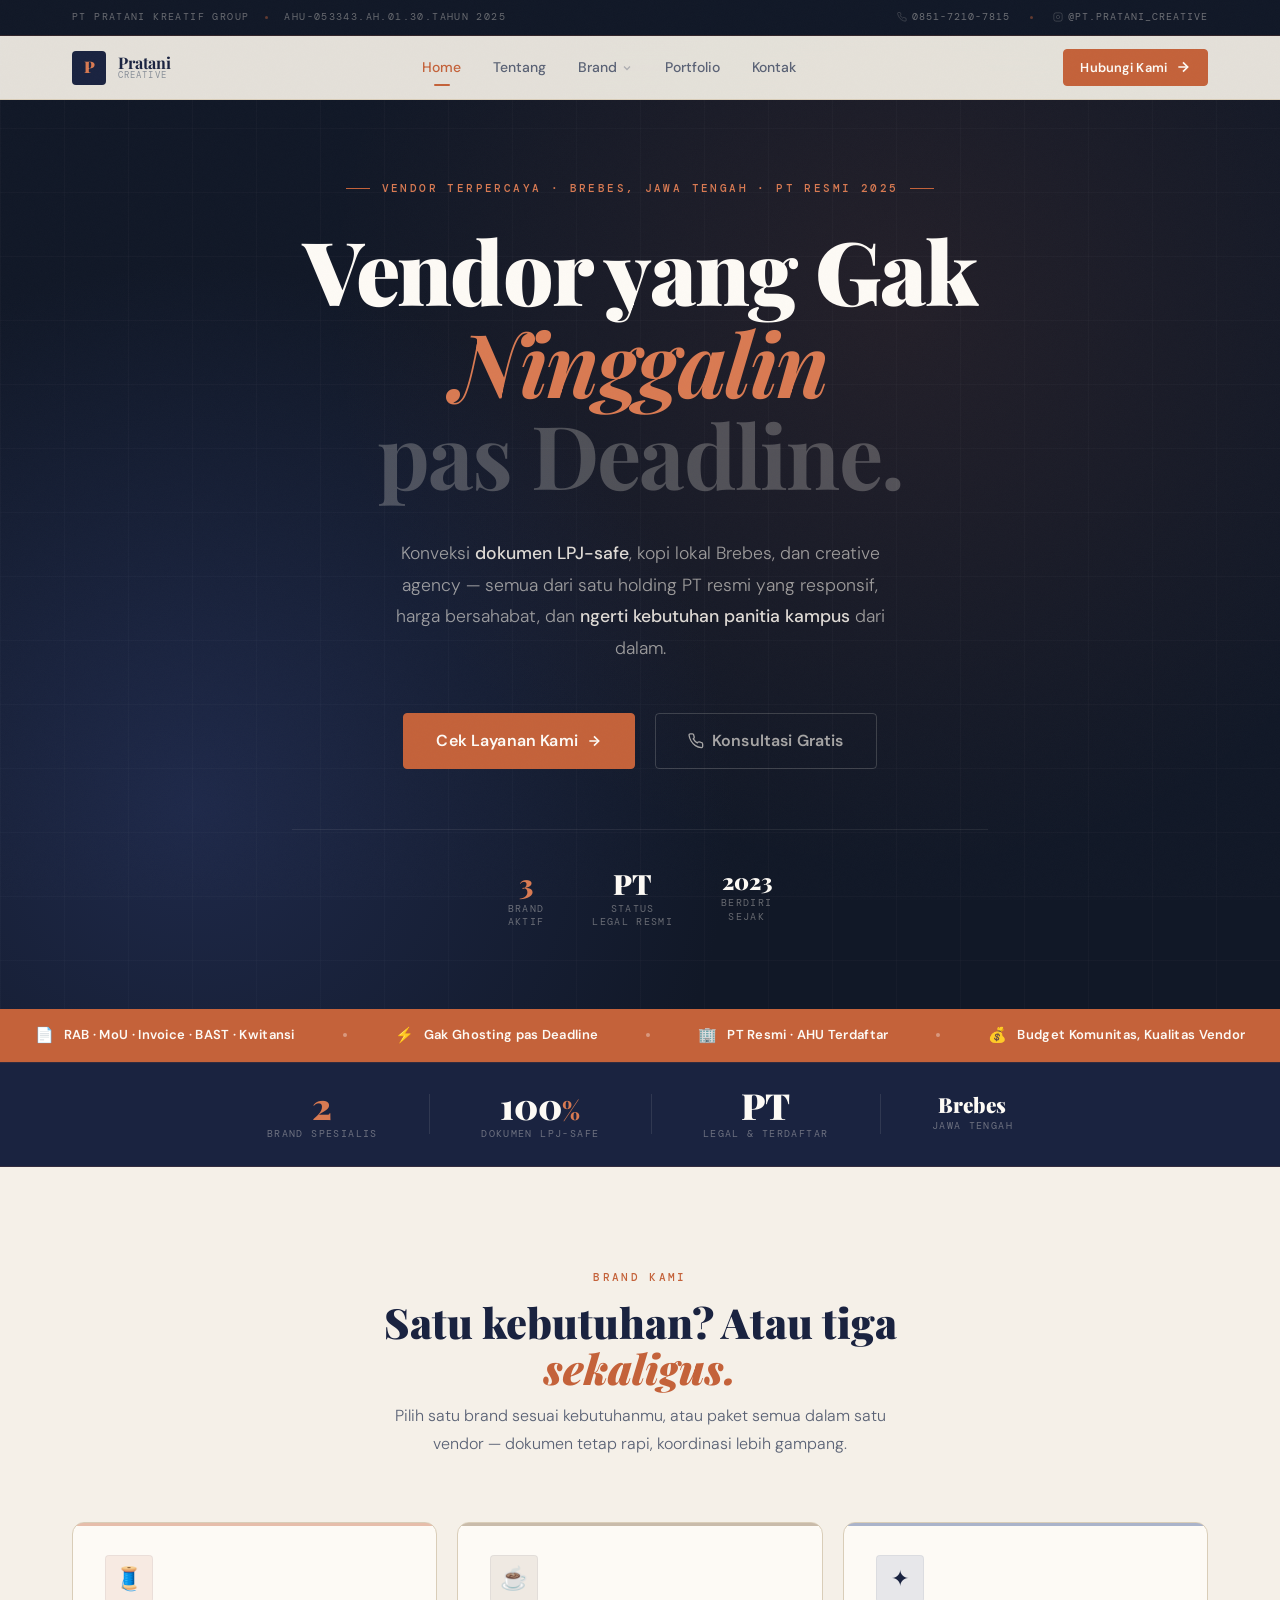
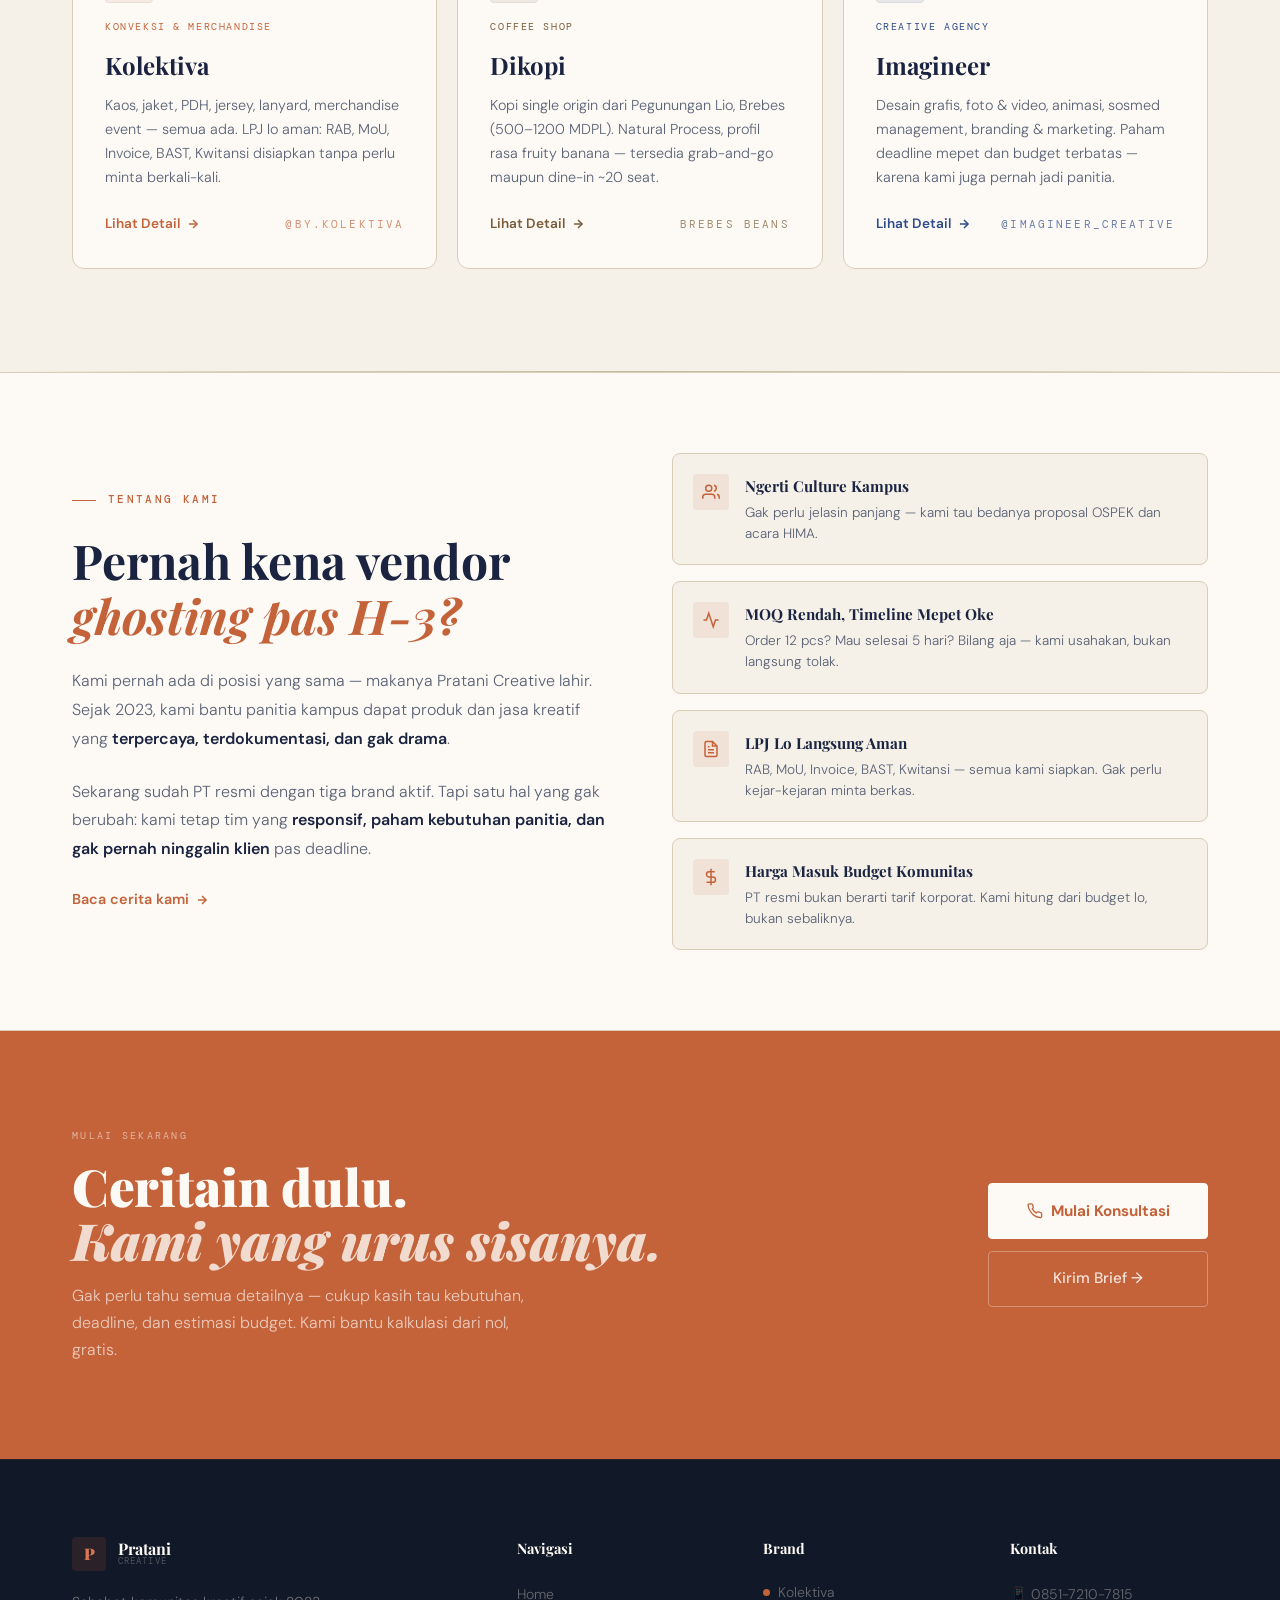
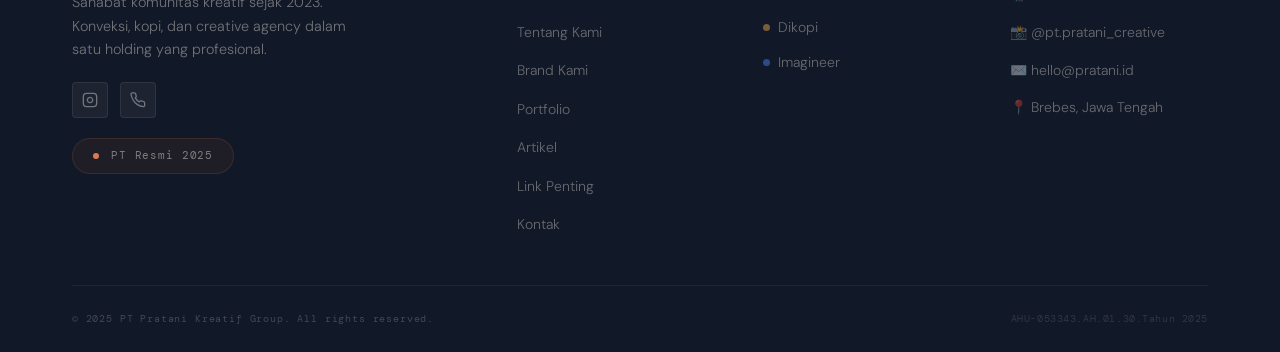
==== index.html @ 2deae66d "Initial commit" ====
﻿<!DOCTYPE html>
<html lang="id">
<head>
  <meta charset="UTF-8" />
  <meta name="viewport" content="width=device-width, initial-scale=1.0" />
  <meta name="description" content="PT Pratani Kreatif Group — Satu holding, tiga brand kreatif: Kolektiva, Dikopi, dan Imagineer. Sahabat komunitas kreatif sejak 2023." />
  <meta property="og:title" content="Pratani Creative — Sahabat Komunitas Kreatif" />
  <meta property="og:description" content="Konveksi, kopi, dan creative agency dalam satu atap. PT resmi, dokumen lengkap, harga bersahabat." />
  <meta property="og:type" content="website" />
  <title>Pratani Creative — Sahabat Komunitas Kreatif Sejak 2023</title>

  <link rel="preconnect" href="https://fonts.googleapis.com" />
  <link rel="preconnect" href="https://fonts.gstatic.com" crossorigin />
  <link href="https://fonts.googleapis.com/css2?family=Playfair+Display:ital,wght@0,700;0,900;1,700;1,900&family=DM+Sans:wght@300;400;500;600&family=DM+Mono:wght@400;500&display=swap" rel="stylesheet" />

  <link rel="stylesheet" href="assets/css/style.css" />
  <link rel="stylesheet" href="assets/css/pages/home.css" />

</head>

<body>

  <div class="bg-glow-layer" aria-hidden="true"></div>

  <!-- TOPBAR -->
  <div class="topbar" role="banner">
    <div class="topbar__inner">
      <div class="topbar__left">
        <span class="topbar__tag">PT Pratani Kreatif Group</span>
        <span class="topbar__dot" aria-hidden="true"></span>
        <span class="topbar__tag">AHU-053343.AH.01.30.Tahun 2025</span>
      </div>
      <div class="topbar__right">
        <a href="https://wa.me/6285172107815" class="topbar__link" target="_blank" rel="noopener">
          <svg xmlns="http://www.w3.org/2000/svg" viewBox="0 0 24 24" fill="none" stroke="currentColor" stroke-width="2" aria-hidden="true"><path d="M22 16.92v3a2 2 0 0 1-2.18 2 19.79 19.79 0 0 1-8.63-3.07A19.5 19.5 0 0 1 4.69 12 19.79 19.79 0 0 1 1.58 3.42 2 2 0 0 1 3.55 1.22h3a2 2 0 0 1 2 1.72c.127.96.361 1.903.7 2.81a2 2 0 0 1-.45 2.11L7.91 8.73a16 16 0 0 0 6 6l.88-.88a2 2 0 0 1 2.11-.45c.907.339 1.85.573 2.81.7A2 2 0 0 1 21.73 16z"/></svg>
          0851-7210-7815
        </a>
        <span class="topbar__dot" aria-hidden="true"></span>
        <a href="https://instagram.com/pt.pratani_creative" class="topbar__link" target="_blank" rel="noopener">
          <svg xmlns="http://www.w3.org/2000/svg" viewBox="0 0 24 24" fill="none" stroke="currentColor" stroke-width="2" aria-hidden="true"><rect x="2" y="2" width="20" height="20" rx="5" ry="5"/><path d="M16 11.37A4 4 0 1 1 12.63 8 4 4 0 0 1 16 11.37z"/><line x1="17.5" y1="6.5" x2="17.51" y2="6.5"/></svg>
          @pt.pratani_creative
        </a>
      </div>
    </div>
  </div>

  <!-- NAVBAR -->
  <nav class="navbar" aria-label="Navigasi utama">
    <div class="navbar__inner">
      <a href="/" class="navbar__logo" aria-label="Pratani Creative — Beranda">
        <div class="navbar__logo-mark" aria-hidden="true">P</div>
        <div class="navbar__logo-text">
          <span class="navbar__logo-name">Pratani</span>
          <span class="navbar__logo-sub">Creative</span>
        </div>
      </a>

      <ul class="navbar__nav" role="list">
        <li><a href="index.html" class="navbar__link active">Home</a></li>
        <li><a href="tentang.html" class="navbar__link">Tentang</a></li>
        <li class="navbar__dropdown">
          <a href="brand/kolektiva.html" class="navbar__link navbar__dropdown-toggle">
            Brand
            <svg xmlns="http://www.w3.org/2000/svg" viewBox="0 0 24 24" fill="none" stroke="currentColor" stroke-width="2.5" aria-hidden="true"><polyline points="6 9 12 15 18 9"/></svg>
          </a>
          <div class="navbar__dropdown-menu" role="menu">
            <a href="brand/kolektiva.html" class="navbar__dropdown-item" role="menuitem">
              <span class="navbar__dropdown-dot" style="background: var(--kolektiva);" aria-hidden="true"></span>
              Kolektiva
            </a>
            <a href="brand/dikopi.html" class="navbar__dropdown-item" role="menuitem">
              <span class="navbar__dropdown-dot" style="background: var(--dikopi);" aria-hidden="true"></span>
              Dikopi
            </a>
            <a href="brand/imagineer.html" class="navbar__dropdown-item" role="menuitem">
              <span class="navbar__dropdown-dot" style="background: var(--imagineer);" aria-hidden="true"></span>
              Imagineer
            </a>
          </div>
        </li>
        <li><a href="portfolio.html" class="navbar__link">Portfolio</a></li>
        <li><a href="kontak.html" class="navbar__link">Kontak</a></li>
      </ul>

      <a href="kontak.html" class="btn btn-primary btn-sm navbar__cta">
        Hubungi Kami
        <svg class="arrow" xmlns="http://www.w3.org/2000/svg" viewBox="0 0 24 24" fill="none" stroke="currentColor" stroke-width="2.5" aria-hidden="true"><line x1="5" y1="12" x2="19" y2="12"/><polyline points="12 5 19 12 12 19"/></svg>
      </a>

      <button class="navbar__hamburger" aria-label="Buka menu" aria-expanded="false" aria-controls="mobile-menu">
        <span></span><span></span><span></span>
      </button>
    </div>
  </nav>

  <!-- Mobile Menu -->
  <nav class="navbar__mobile-menu" id="mobile-menu" aria-label="Menu mobile">
    <a href="index.html" class="navbar__mobile-link active">Home</a>
    <a href="tentang.html" class="navbar__mobile-link">Tentang</a>
    <a href="brand/kolektiva.html" class="navbar__mobile-link">Brand</a>
    <a href="portfolio.html" class="navbar__mobile-link">Portfolio</a>
    <a href="kontak.html" class="navbar__mobile-link">Kontak</a>
    <div style="margin-top: 2rem;">
      <a href="kontak.html" class="btn btn-primary btn-lg" style="width: 100%; justify-content: center;">
        Hubungi Kami →
      </a>
    </div>
    <div style="margin-top: auto; padding-top: 2rem; display: flex; flex-direction: column; gap: 0.5rem;">
      <a href="https://wa.me/6285172107815" class="topbar__link" style="font-size: 0.8rem; color: var(--text-muted);">
        📱 0851-7210-7815
      </a>
      <a href="https://instagram.com/pt.pratani_creative" class="topbar__link" style="font-size: 0.8rem; color: var(--text-muted);">
        📸 @pt.pratani_creative
      </a>
    </div>
  </nav>

  <main id="main-content">

    <!-- HERO -->
    <section class="hero" aria-labelledby="hero-headline">
      <div class="hero__bg-pattern" aria-hidden="true"></div>
      <div class="hero__grid-lines" aria-hidden="true"></div>

      <div class="hero__container">
      <!-- Left: Copy -->
      <div class="hero__left hero-animate">
        <p class="hero__eyebrow">Vendor Terpercaya · Brebes, Jawa Tengah · PT Resmi 2025</p>

        <h1 id="hero-headline">
          <div class="hero__title">Vendor yang Gak</div>
          <div class="hero__title-italic">Ninggalin</div>
          <div class="hero__title-sub">pas Deadline.</div>
        </h1>

        <p class="hero__desc">
          Konveksi <strong>dokumen LPJ-safe</strong>, kopi lokal Brebes, dan creative agency —
          semua dari satu holding PT resmi yang responsif, harga bersahabat, dan
          <strong>ngerti kebutuhan panitia kampus</strong> dari dalam.
        </p>

        <div class="hero__actions btn-group-hero">
          <a href="/brand/" class="btn btn-primary btn-lg">
            Cek Layanan Kami
            <svg class="arrow" xmlns="http://www.w3.org/2000/svg" viewBox="0 0 24 24" fill="none" stroke="currentColor" stroke-width="2.5" aria-hidden="true"><line x1="5" y1="12" x2="19" y2="12"/><polyline points="12 5 19 12 12 19"/></svg>
          </a>
          <a href="https://wa.me/6285172107815" class="btn btn-ghost btn-lg" target="_blank" rel="noopener" style="color: rgba(245,240,232,0.65); border-color: rgba(245,240,232,0.18);">
            <svg xmlns="http://www.w3.org/2000/svg" viewBox="0 0 24 24" fill="none" stroke="currentColor" stroke-width="2" aria-hidden="true"><path d="M22 16.92v3a2 2 0 0 1-2.18 2 19.79 19.79 0 0 1-8.63-3.07A19.5 19.5 0 0 1 4.69 12 19.79 19.79 0 0 1 1.58 3.42 2 2 0 0 1 3.55 1.22h3a2 2 0 0 1 2 1.72c.127.96.361 1.903.7 2.81a2 2 0 0 1-.45 2.11L7.91 8.73a16 16 0 0 0 6 6l.88-.88a2 2 0 0 1 2.11-.45c.907.339 1.85.573 2.81.7A2 2 0 0 1 21.73 16z"/></svg>
            Konsultasi Gratis
          </a>
        </div>

        <div class="hero__stats">
          <div>
            <div class="hero__stat-num"><span data-count="3">3</span></div>
            <div class="hero__stat-label">Brand<br>Aktif</div>
          </div>
          <div>
            <div class="hero__stat-num">PT</div>
            <div class="hero__stat-label">Status<br>Legal Resmi</div>
          </div>
          <div>
            <div class="hero__stat-num" style="font-size: 1.4rem;">2023</div>
            <div class="hero__stat-label">Berdiri<br>Sejak</div>
          </div>
        </div>
      </div>

      </div><!-- end hero__container -->
    </section>

    <!-- DIFFERENTIATOR STRIP -->
    <div class="diff-strip" role="region" aria-label="Keunggulan kami">
      <div class="diff-item">
        <span class="diff-icon">📄</span>
        <span class="diff-text">RAB · MoU · Invoice · BAST · Kwitansi</span>
      </div>
      <div class="diff-sep" aria-hidden="true"></div>
      <div class="diff-item">
        <span class="diff-icon">⚡</span>
        <span class="diff-text">Gak Ghosting pas Deadline</span>
      </div>
      <div class="diff-sep" aria-hidden="true"></div>
      <div class="diff-item">
        <span class="diff-icon">🏢</span>
        <span class="diff-text">PT Resmi · AHU Terdaftar</span>
      </div>
      <div class="diff-sep" aria-hidden="true"></div>
      <div class="diff-item">
        <span class="diff-icon">💰</span>
        <span class="diff-text">Budget Komunitas, Kualitas Vendor</span>
      </div>
    </div>

    <!-- STATS BAR -->
    <div class="stats-bar" role="region" aria-label="Statistik perusahaan">
      <div class="stats-bar__inner">
        <div class="stats-bar__item" data-reveal>
          <span class="stats-bar__value">
            <span class="accent-num" data-count="3">3</span>
          </span>
          <span class="stats-bar__label">Brand Spesialis</span>
        </div>
        <div class="stats-bar__divider" aria-hidden="true"></div>
        <div class="stats-bar__item" data-reveal>
          <span class="stats-bar__value">100<span class="accent-num" style="font-size:0.7em;">%</span></span>
          <span class="stats-bar__label">Dokumen LPJ-Safe</span>
        </div>
        <div class="stats-bar__divider" aria-hidden="true"></div>
        <div class="stats-bar__item" data-reveal>
          <span class="stats-bar__value">PT</span>
          <span class="stats-bar__label">Legal & Terdaftar</span>
        </div>
        <div class="stats-bar__divider" aria-hidden="true"></div>
        <div class="stats-bar__item" data-reveal>
          <span class="stats-bar__value" style="font-size: clamp(0.9rem,2vw,1.3rem);">Brebes</span>
          <span class="stats-bar__label">Jawa Tengah</span>
        </div>
      </div>
    </div>

    <!-- BRAND SECTION -->
    <section class="brands-section section" aria-labelledby="brands-title">
      <div class="container">
        <div class="section-header section-header--center" data-reveal>
          <div class="section-header__overline">
            <span class="section-eyebrow">Brand Kami</span>
          </div>
          <h2 class="section-header__title" id="brands-title">
            Satu kebutuhan? Atau tiga<br><em>sekaligus.</em>
          </h2>
          <p class="section-header__desc">
            Pilih satu brand sesuai kebutuhanmu, atau paket semua dalam satu vendor —
            dokumen tetap rapi, koordinasi lebih gampang.
          </p>
        </div>

        <div class="brands-grid" data-reveal-stagger>

          <a href="/brand/kolektiva.html" class="brand-card" data-brand="kolektiva" aria-label="Lihat detail Kolektiva">
            <div class="brand-card__bar" aria-hidden="true"></div>
            <div class="brand-card__icon" aria-hidden="true">🧵</div>
            <span class="brand-card__label">Konveksi & Merchandise</span>
            <h3 class="brand-card__name">Kolektiva</h3>
            <p class="brand-card__desc">
              Kaos, jaket, PDH, jersey, lanyard, merchandise event — semua ada.
              LPJ lo aman: RAB, MoU, Invoice, BAST, Kwitansi disiapkan tanpa perlu minta berkali-kali.
            </p>
            <div class="brand-card__footer">
              <span class="brand-card__cta">
                Lihat Detail
                <svg xmlns="http://www.w3.org/2000/svg" viewBox="0 0 24 24" fill="none" stroke="currentColor" stroke-width="2.5" width="14" height="14" aria-hidden="true"><line x1="5" y1="12" x2="19" y2="12"/><polyline points="12 5 19 12 12 19"/></svg>
              </span>
              <span class="text-overline" style="color: var(--kolektiva); opacity: 0.7;">@by.kolektiva</span>
            </div>
          </a>

          <a href="/brand/dikopi.html" class="brand-card" data-brand="dikopi" aria-label="Lihat detail Dikopi">
            <div class="brand-card__bar" aria-hidden="true"></div>
            <div class="brand-card__icon" aria-hidden="true">☕</div>
            <span class="brand-card__label">Coffee Shop</span>
            <h3 class="brand-card__name">Dikopi</h3>
            <p class="brand-card__desc">
              Kopi single origin dari Pegunungan Lio, Brebes (500–1200 MDPL).
              Natural Process, profil rasa fruity banana — tersedia grab-and-go maupun dine-in ~20 seat.
            </p>
            <div class="brand-card__footer">
              <span class="brand-card__cta">
                Lihat Detail
                <svg xmlns="http://www.w3.org/2000/svg" viewBox="0 0 24 24" fill="none" stroke="currentColor" stroke-width="2.5" width="14" height="14" aria-hidden="true"><line x1="5" y1="12" x2="19" y2="12"/><polyline points="12 5 19 12 12 19"/></svg>
              </span>
              <span class="text-overline" style="color: var(--dikopi); opacity: 0.7;">Brebes Beans</span>
            </div>
          </a>

          <a href="/brand/imagineer.html" class="brand-card" data-brand="imagineer" aria-label="Lihat detail Imagineer">
            <div class="brand-card__bar" aria-hidden="true"></div>
            <div class="brand-card__icon" aria-hidden="true">✦</div>
            <span class="brand-card__label">Creative Agency</span>
            <h3 class="brand-card__name">Imagineer</h3>
            <p class="brand-card__desc">
              Desain grafis, foto & video, animasi, sosmed management, branding & marketing.
              Paham deadline mepet dan budget terbatas — karena kami juga pernah jadi panitia.
            </p>
            <div class="brand-card__footer">
              <span class="brand-card__cta">
                Lihat Detail
                <svg xmlns="http://www.w3.org/2000/svg" viewBox="0 0 24 24" fill="none" stroke="currentColor" stroke-width="2.5" width="14" height="14" aria-hidden="true"><line x1="5" y1="12" x2="19" y2="12"/><polyline points="12 5 19 12 12 19"/></svg>
              </span>
              <span class="text-overline" style="color: var(--imagineer); opacity: 0.7;">@imagineer_creative</span>
            </div>
          </a>

        </div>
      </div>
    </section>

    <div class="section-divider"></div>

    <!-- ABOUT STRIP -->
    <section class="about-strip" aria-labelledby="about-title">
      <div class="about-strip__inner">

        <div class="about-strip__left" data-reveal="left">
          <span class="section-eyebrow">Tentang Kami</span>
          <h2 class="text-h1" id="about-title">
            Pernah kena vendor<br/>
            <em style="font-style:italic; color: var(--accent);">ghosting pas H-3?</em>
          </h2>
          <p class="about-strip__text">
            Kami pernah ada di posisi yang sama — makanya Pratani Creative lahir.
            Sejak 2023, kami bantu panitia kampus dapat produk dan jasa kreatif yang
            <strong>terpercaya, terdokumentasi, dan gak drama</strong>.
          </p>
          <p class="about-strip__text">
            Sekarang sudah PT resmi dengan tiga brand aktif. Tapi satu hal yang gak
            berubah: kami tetap tim yang <strong>responsif, paham kebutuhan panitia,
            dan gak pernah ninggalin klien</strong> pas deadline.
          </p>
          <a href="/tentang.html" class="link-arrow">
            Baca cerita kami
            <svg xmlns="http://www.w3.org/2000/svg" viewBox="0 0 24 24" fill="none" stroke="currentColor" stroke-width="2.5" aria-hidden="true"><line x1="5" y1="12" x2="19" y2="12"/><polyline points="12 5 19 12 12 19"/></svg>
          </a>
        </div>

        <div class="about-strip__right" data-reveal="right">
          <div class="value-item">
            <div class="value-item__icon">
              <svg xmlns="http://www.w3.org/2000/svg" viewBox="0 0 24 24" fill="none" stroke="currentColor" stroke-width="2" aria-hidden="true"><path d="M17 21v-2a4 4 0 0 0-4-4H5a4 4 0 0 0-4 4v2"/><circle cx="9" cy="7" r="4"/><path d="M23 21v-2a4 4 0 0 0-3-3.87"/><path d="M16 3.13a4 4 0 0 1 0 7.75"/></svg>
            </div>
            <div>
              <div class="value-item__title">Ngerti Culture Kampus</div>
              <div class="value-item__desc">Gak perlu jelasin panjang — kami tau bedanya proposal OSPEK dan acara HIMA.</div>
            </div>
          </div>
          <div class="value-item">
            <div class="value-item__icon">
              <svg xmlns="http://www.w3.org/2000/svg" viewBox="0 0 24 24" fill="none" stroke="currentColor" stroke-width="2" aria-hidden="true"><polyline points="22 12 18 12 15 21 9 3 6 12 2 12"/></svg>
            </div>
            <div>
              <div class="value-item__title">MOQ Rendah, Timeline Mepet Oke</div>
              <div class="value-item__desc">Order 12 pcs? Mau selesai 5 hari? Bilang aja — kami usahakan, bukan langsung tolak.</div>
            </div>
          </div>
          <div class="value-item">
            <div class="value-item__icon">
              <svg xmlns="http://www.w3.org/2000/svg" viewBox="0 0 24 24" fill="none" stroke="currentColor" stroke-width="2" aria-hidden="true"><path d="M14 2H6a2 2 0 0 0-2 2v16a2 2 0 0 0 2 2h12a2 2 0 0 0 2-2V8z"/><polyline points="14 2 14 8 20 8"/><line x1="16" y1="13" x2="8" y2="13"/><line x1="16" y1="17" x2="8" y2="17"/><polyline points="10 9 9 9 8 9"/></svg>
            </div>
            <div>
              <div class="value-item__title">LPJ Lo Langsung Aman</div>
              <div class="value-item__desc">RAB, MoU, Invoice, BAST, Kwitansi — semua kami siapkan. Gak perlu kejar-kejaran minta berkas.</div>
            </div>
          </div>
          <div class="value-item">
            <div class="value-item__icon">
              <svg xmlns="http://www.w3.org/2000/svg" viewBox="0 0 24 24" fill="none" stroke="currentColor" stroke-width="2" aria-hidden="true"><line x1="12" y1="1" x2="12" y2="23"/><path d="M17 5H9.5a3.5 3.5 0 0 0 0 7h5a3.5 3.5 0 0 1 0 7H6"/></svg>
            </div>
            <div>
              <div class="value-item__title">Harga Masuk Budget Komunitas</div>
              <div class="value-item__desc">PT resmi bukan berarti tarif korporat. Kami hitung dari budget lo, bukan sebaliknya.</div>
            </div>
          </div>
        </div>

      </div>
    </section>

    <!-- CTA SECTION -->
    <section class="cta-section" aria-labelledby="cta-title">
      <div class="container">
        <div class="cta-section__inner" data-reveal>
          <div>
            <p class="cta-section__eyebrow">Mulai Sekarang</p>
            <h2 class="cta-section__title" id="cta-title">
              Ceritain dulu.<br/>
              <em>Kami yang urus sisanya.</em>
            </h2>
            <p class="cta-section__desc">
              Gak perlu tahu semua detailnya — cukup kasih tau kebutuhan, deadline,
              dan estimasi budget. Kami bantu kalkulasi dari nol, gratis.
            </p>
          </div>
          <div class="cta-section__actions">
            <a href="https://wa.me/6285172107815" class="btn-cta-white" target="_blank" rel="noopener">
              <svg xmlns="http://www.w3.org/2000/svg" viewBox="0 0 24 24" fill="none" stroke="currentColor" stroke-width="2" width="16" height="16" aria-hidden="true"><path d="M22 16.92v3a2 2 0 0 1-2.18 2 19.79 19.79 0 0 1-8.63-3.07A19.5 19.5 0 0 1 4.69 12 19.79 19.79 0 0 1 1.58 3.42 2 2 0 0 1 3.55 1.22h3a2 2 0 0 1 2 1.72c.127.96.361 1.903.7 2.81a2 2 0 0 1-.45 2.11L7.91 8.73a16 16 0 0 0 6 6l.88-.88a2 2 0 0 1 2.11-.45c.907.339 1.85.573 2.81.7A2 2 0 0 1 21.73 16z"/></svg>
              Mulai Konsultasi
            </a>
            <a href="/kontak.html" class="btn-cta-outline">
              Kirim Brief →
            </a>
          </div>
        </div>
      </div>
    </section>

  </main>

  <!-- FOOTER -->
  <footer class="footer" role="contentinfo">
    <div class="container">
      <div class="footer__grid">

        <div class="footer__brand">
          <a href="/" class="footer__logo navbar__logo" aria-label="Pratani Creative">
            <div class="navbar__logo-mark" aria-hidden="true">P</div>
            <div class="navbar__logo-text">
              <span class="navbar__logo-name">Pratani</span>
              <span class="navbar__logo-sub">Creative</span>
            </div>
          </a>
          <p class="footer__tagline">
            Sahabat komunitas kreatif sejak 2023. Konveksi, kopi, dan creative agency
            dalam satu holding yang profesional.
          </p>
          <div class="footer__socials">
            <a href="https://instagram.com/pt.pratani_creative" class="footer__social-link" target="_blank" rel="noopener" aria-label="Instagram Pratani Creative">
              <svg xmlns="http://www.w3.org/2000/svg" viewBox="0 0 24 24" fill="none" stroke="currentColor" stroke-width="2" aria-hidden="true"><rect x="2" y="2" width="20" height="20" rx="5" ry="5"/><path d="M16 11.37A4 4 0 1 1 12.63 8 4 4 0 0 1 16 11.37z"/><line x1="17.5" y1="6.5" x2="17.51" y2="6.5"/></svg>
            </a>
            <a href="https://wa.me/6285172107815" class="footer__social-link" target="_blank" rel="noopener" aria-label="WhatsApp Pratani Creative">
              <svg xmlns="http://www.w3.org/2000/svg" viewBox="0 0 24 24" fill="none" stroke="currentColor" stroke-width="2" aria-hidden="true"><path d="M22 16.92v3a2 2 0 0 1-2.18 2 19.79 19.79 0 0 1-8.63-3.07A19.5 19.5 0 0 1 4.69 12 19.79 19.79 0 0 1 1.58 3.42 2 2 0 0 1 3.55 1.22h3a2 2 0 0 1 2 1.72c.127.96.361 1.903.7 2.81a2 2 0 0 1-.45 2.11L7.91 8.73a16 16 0 0 0 6 6l.88-.88a2 2 0 0 1 2.11-.45c.907.339 1.85.573 2.81.7A2 2 0 0 1 21.73 16z"/></svg>
            </a>
          </div>
          <div class="badge-legal" style="width: fit-content;">
            <span class="badge-legal__dot" aria-hidden="true"></span>
            PT Resmi 2025
          </div>
        </div>

        <div>
          <h3 class="footer__col-title">Navigasi</h3>
          <ul class="footer__links" role="list">
            <li><a href="/" class="footer__link">Home</a></li>
            <li><a href="/tentang.html" class="footer__link">Tentang Kami</a></li>
            <li><a href="/brand/" class="footer__link">Brand Kami</a></li>
            <li><a href="/portfolio.html" class="footer__link">Portfolio</a></li>
            <li><a href="/artikel/" class="footer__link">Artikel</a></li>
            <li><a href="/link.html" class="footer__link">Link Penting</a></li>
            <li><a href="/kontak.html" class="footer__link">Kontak</a></li>
          </ul>
        </div>

        <div>
          <h3 class="footer__col-title">Brand</h3>
          <ul class="footer__links" role="list">
            <li>
              <a href="/brand/kolektiva.html" class="footer__link" style="display: flex; align-items: center; gap: 8px;">
                <span style="width: 7px; height: 7px; border-radius: 50%; background: var(--kolektiva); flex-shrink: 0;" aria-hidden="true"></span>
                Kolektiva
              </a>
            </li>
            <li>
              <a href="/brand/dikopi.html" class="footer__link" style="display: flex; align-items: center; gap: 8px;">
                <span style="width: 7px; height: 7px; border-radius: 50%; background: var(--dikopi); flex-shrink: 0;" aria-hidden="true"></span>
                Dikopi
              </a>
            </li>
            <li>
              <a href="/brand/imagineer.html" class="footer__link" style="display: flex; align-items: center; gap: 8px;">
                <span style="width: 7px; height: 7px; border-radius: 50%; background: var(--imagineer); flex-shrink: 0;" aria-hidden="true"></span>
                Imagineer
              </a>
            </li>
          </ul>
        </div>

        <div>
          <h3 class="footer__col-title">Kontak</h3>
          <ul class="footer__links" role="list">
            <li><a href="https://wa.me/6285172107815" class="footer__link" target="_blank" rel="noopener">📱 0851-7210-7815</a></li>
            <li><a href="https://instagram.com/pt.pratani_creative" class="footer__link" target="_blank" rel="noopener">📸 @pt.pratani_creative</a></li>
            <li><a href="mailto:hello@pratani.id" class="footer__link">✉️ hello@pratani.id</a></li>
            <li class="footer__link" style="cursor: default;">📍 Brebes, Jawa Tengah</li>
          </ul>
        </div>

      </div>

      <div class="footer__bottom">
        <span class="footer__copyright">© 2025 PT Pratani Kreatif Group. All rights reserved.</span>
        <span class="footer__legal-info">AHU-053343.AH.01.30.Tahun 2025</span>
      </div>
    </div>
  </footer>

  <script src="assets/js/main.js" defer></script>

</body>
</html>
---- assets/css/style.css ----
/* ============================================================
   PRATANI CREATIVE — Global Stylesheet v2.0
   Warm Editorial System
   ============================================================ */

@import url('https://fonts.googleapis.com/css2?family=Playfair+Display:ital,wght@0,700;0,900;1,700;1,900&family=DM+Sans:wght@300;400;500;600&family=DM+Mono:wght@400;500&display=swap');

:root {
  --bg:           #f5f0e8;
  --bg-secondary: #ede5d4;
  --surface:      #fdfaf5;
  --surface-2:    #f0ebe0;
  --surface-3:    #e8ddd0;
  --surface-hover: #e0d6c5;

  --navy:         #1a2340;
  --navy-deep:    #111827;
  --navy-mid:     #243058;

  --border:       #d9cdb8;
  --border-light: #c4b89e;
  --border-glow:  rgba(196, 98, 58, 0.35);

  --text:         #1a2340;
  --text-muted:   #5a6275;
  --text-subtle:  #8a9099;
  --text-inverse: #fdfaf5;

  --accent:       #c4623a;
  --accent-light: #d97a52;
  --accent-dim:   rgba(196, 98, 58, 0.1);
  --accent-pale:  #f0d5c8;
  --accent-glow:  rgba(196, 98, 58, 0.35);
  --accent-dark:  #a84e2a;

  --gold:         #c8a96e;
  --gold-dim:     rgba(200, 169, 110, 0.15);

  --kolektiva:        #c4623a;
  --kolektiva-dim:    rgba(196, 98, 58, 0.1);
  --kolektiva-glow:   rgba(196, 98, 58, 0.35);

  --dikopi:           #7a5c3a;
  --dikopi-dim:       rgba(122, 92, 58, 0.1);
  --dikopi-glow:      rgba(122, 92, 58, 0.35);

  --imagineer:        #2d4a8a;
  --imagineer-dim:    rgba(45, 74, 138, 0.1);
  --imagineer-glow:   rgba(45, 74, 138, 0.35);

  --font-display: 'Playfair Display', serif;
  --font-body:    'DM Sans', sans-serif;
  --font-mono:    'DM Mono', monospace;

  --space-1:  0.25rem;  --space-2:  0.5rem;   --space-3:  0.75rem;
  --space-4:  1rem;     --space-5:  1.25rem;  --space-6:  1.5rem;
  --space-8:  2rem;     --space-10: 2.5rem;   --space-12: 3rem;
  --space-16: 4rem;     --space-20: 5rem;     --space-24: 6rem;
  --space-32: 8rem;

  --container-max:  1200px;
  --container-pad:  clamp(1rem, 5vw, 2rem);

  --radius-sm:   4px;
  --radius-md:   8px;
  --radius-lg:   12px;
  --radius-xl:   20px;
  --radius-full: 9999px;

  --ease-out:   cubic-bezier(0.16, 1, 0.3, 1);
  --ease-in:    cubic-bezier(0.7, 0, 0.84, 0);
  --ease-inout: cubic-bezier(0.87, 0, 0.13, 1);
  --duration-fast:   150ms;
  --duration-base:   250ms;
  --duration-slow:   400ms;
  --duration-slower: 600ms;

  --topbar-height: 36px;
  --nav-height:    64px;
  --nav-total:     calc(var(--topbar-height) + var(--nav-height));

  --shadow-card: 0 4px 24px rgba(26, 35, 64, 0.09), 0 1px 4px rgba(26, 35, 64, 0.05);
  --shadow-glow: 0 0 40px rgba(196, 98, 58, 0.12);
}

/* ── Reset ── */
*, *::before, *::after { box-sizing: border-box; margin: 0; padding: 0; }
html { scroll-behavior: smooth; text-size-adjust: 100%; -webkit-text-size-adjust: 100%; }

body {
  font-family: var(--font-body);
  font-size: 1rem;
  line-height: 1.65;
  color: var(--text);
  background-color: var(--bg);
  min-height: 100vh;
  overflow-x: hidden;
  isolation: isolate;
}

/* Paper grain */
body::before {
  content: '';
  position: fixed;
  inset: 0;
  pointer-events: none;
  z-index: 1000;
  opacity: 0.02;
  background-image: url("data:image/svg+xml,%3Csvg viewBox='0 0 256 256' xmlns='http://www.w3.org/2000/svg'%3E%3Cfilter id='noise'%3E%3CfeTurbulence type='fractalNoise' baseFrequency='0.9' numOctaves='4' stitchTiles='stitch'/%3E%3C/filter%3E%3Crect width='100%25' height='100%25' filter='url(%23noise)'/%3E%3C/svg%3E");
  background-size: 180px 180px;
}

img { max-width: 100%; height: auto; display: block; }
a { color: inherit; text-decoration: none; }
ul, ol { list-style: none; }
button { cursor: pointer; border: none; background: none; font-family: inherit; }
input, textarea, select { font-family: inherit; }

/* ── Background ── */
.bg-glow-layer {
  position: fixed;
  inset: 0;
  pointer-events: none;
  z-index: -1;
  overflow: hidden;
}
.bg-glow-layer::before {
  content: '';
  position: absolute;
  top: -20%; right: -10%;
  width: 60vw; height: 60vw;
  background: radial-gradient(ellipse at center, rgba(196,98,58,0.05) 0%, transparent 70%);
  border-radius: 50%;
}
.bg-glow-layer::after {
  content: '';
  position: absolute;
  bottom: 10%; left: -15%;
  width: 50vw; height: 50vw;
  background: radial-gradient(ellipse at center, rgba(200,169,110,0.04) 0%, transparent 70%);
  border-radius: 50%;
}

.section-divider {
  height: 1px;
  background: linear-gradient(90deg, transparent, var(--border) 20%, var(--border-light) 50%, var(--border) 80%, transparent);
}

/* ── Typography ── */
.text-display { font-family: var(--font-display); font-size: clamp(3rem,8vw,6.5rem); font-weight: 900; line-height: 1.0; }
.text-hero    { font-family: var(--font-display); font-size: clamp(2.2rem,6vw,4.5rem); font-weight: 700; line-height: 1.05; }
.text-h1      { font-family: var(--font-display); font-size: clamp(1.8rem,4vw,3rem); font-weight: 700; line-height: 1.15; }
.text-h2      { font-family: var(--font-display); font-size: clamp(1.4rem,3vw,2.25rem); font-weight: 700; line-height: 1.2; }
.text-h3      { font-family: var(--font-display); font-size: clamp(1.1rem,2vw,1.5rem); font-weight: 700; line-height: 1.3; }
.text-body-lg { font-size: clamp(1rem,1.5vw,1.1rem); line-height: 1.75; color: var(--text-muted); font-weight: 300; }
.text-body    { font-size: 1rem; line-height: 1.65; }
.text-body-sm { font-size: 0.875rem; line-height: 1.6; }

.text-label {
  font-family: var(--font-mono);
  font-size: 0.72rem; font-weight: 500;
  letter-spacing: 0.14em; text-transform: uppercase;
  color: var(--accent);
}
.text-overline {
  font-family: var(--font-mono);
  font-size: 0.67rem; font-weight: 400;
  letter-spacing: 0.2em; text-transform: uppercase;
  color: var(--text-subtle);
}

.text-accent  { color: var(--accent); }
.text-muted   { color: var(--text-muted); }
.text-subtle  { color: var(--text-subtle); }

.text-gradient {
  background: linear-gradient(135deg, var(--accent) 0%, var(--gold) 100%);
  -webkit-background-clip: text;
  -webkit-text-fill-color: transparent;
  background-clip: text;
}

/* ── Layout ── */
.container { width: 100%; max-width: var(--container-max); margin: 0 auto; padding: 0 var(--container-pad); }
.container-narrow { max-width: 760px; margin: 0 auto; padding: 0 var(--container-pad); }
.container-wide { max-width: 1400px; margin: 0 auto; padding: 0 var(--container-pad); }

.flex { display: flex; }
.flex-col { display: flex; flex-direction: column; }
.items-center { align-items: center; }
.items-start { align-items: flex-start; }
.justify-between { justify-content: space-between; }
.justify-center { justify-content: center; }
.gap-2 { gap: var(--space-2); } .gap-3 { gap: var(--space-3); }
.gap-4 { gap: var(--space-4); } .gap-6 { gap: var(--space-6); }
.gap-8 { gap: var(--space-8); } .gap-12 { gap: var(--space-12); }

.grid-2 { display: grid; grid-template-columns: repeat(2,1fr); gap: var(--space-6); }
.grid-3 { display: grid; grid-template-columns: repeat(3,1fr); gap: var(--space-6); }
.grid-4 { display: grid; grid-template-columns: repeat(4,1fr); gap: var(--space-6); }
.grid-auto { display: grid; grid-template-columns: repeat(auto-fit,minmax(300px,1fr)); gap: var(--space-6); }

.section { padding: clamp(4rem,8vw,7rem) 0; position: relative; }
.section-sm { padding: clamp(2.5rem,5vw,4rem) 0; position: relative; }

.sr-only { position: absolute; width: 1px; height: 1px; padding: 0; margin: -1px; overflow: hidden; clip: rect(0,0,0,0); border: 0; }

/* ── Topbar ── */
.topbar {
  height: var(--topbar-height);
  background: var(--navy-deep);
  border-bottom: 1px solid rgba(196,98,58,0.18);
  display: flex; align-items: center;
  position: fixed; top: 0; left: 0; right: 0; z-index: 200;
}
.topbar__inner {
  display: flex; align-items: center; justify-content: space-between;
  width: 100%; max-width: var(--container-max);
  margin: 0 auto; padding: 0 var(--container-pad);
}
.topbar__left { display: flex; align-items: center; gap: var(--space-4); }
.topbar__tag {
  font-family: var(--font-mono); font-size: 0.62rem;
  letter-spacing: 0.14em; text-transform: uppercase;
  color: rgba(245,240,232,0.38);
}
.topbar__dot { width: 3px; height: 3px; border-radius: 50%; background: rgba(196,98,58,0.45); display: inline-block; }
.topbar__right { display: flex; align-items: center; gap: var(--space-5); }
.topbar__link {
  font-family: var(--font-mono); font-size: 0.62rem;
  letter-spacing: 0.1em; text-transform: uppercase;
  color: rgba(245,240,232,0.4);
  display: flex; align-items: center; gap: 5px;
  transition: color var(--duration-fast) ease;
}
.topbar__link:hover { color: var(--accent-light); }
.topbar__link svg { width: 10px; height: 10px; opacity: 0.5; }

/* ── Navbar ── */
.navbar {
  height: var(--nav-height);
  position: fixed; top: var(--topbar-height); left: 0; right: 0; z-index: 199;
  background: rgba(245,240,232,0.93);
  border-bottom: 1px solid var(--border);
  backdrop-filter: blur(16px); -webkit-backdrop-filter: blur(16px);
  transition: background var(--duration-base) ease, box-shadow var(--duration-base) ease;
}
.navbar--scrolled {
  background: rgba(245,240,232,0.98);
  box-shadow: 0 2px 20px rgba(26,35,64,0.07);
}
.navbar__inner {
  display: flex; align-items: center; justify-content: space-between;
  height: 100%; max-width: var(--container-max);
  margin: 0 auto; padding: 0 var(--container-pad);
}
.navbar__logo { display: flex; align-items: center; gap: var(--space-3); text-decoration: none; flex-shrink: 0; }
.navbar__logo-mark {
  width: 34px; height: 34px;
  background: var(--navy);
  border-radius: var(--radius-sm);
  display: flex; align-items: center; justify-content: center;
  font-family: var(--font-display); font-weight: 900; font-size: 1rem;
  color: var(--accent-light);
  transition: background var(--duration-base) ease;
}
.navbar__logo:hover .navbar__logo-mark { background: var(--accent); }
.navbar__logo-text { display: flex; flex-direction: column; gap: 0; line-height: 1; }
.navbar__logo-name { font-family: var(--font-display); font-size: 1rem; font-weight: 700; color: var(--navy); letter-spacing: -0.01em; }
.navbar__logo-sub { font-family: var(--font-mono); font-size: 0.57rem; letter-spacing: 0.12em; text-transform: uppercase; color: var(--text-subtle); }

.navbar__nav { display: flex; align-items: center; gap: 0; }
.navbar__link {
  font-family: var(--font-body); font-size: 0.875rem; font-weight: 500;
  color: var(--text-muted);
  padding: var(--space-2) var(--space-4);
  border-radius: var(--radius-sm);
  transition: color var(--duration-fast) ease, background var(--duration-fast) ease;
  position: relative; white-space: nowrap;
}
.navbar__link:hover { color: var(--navy); background: rgba(26,35,64,0.05); }
.navbar__link.active { color: var(--accent); }
.navbar__link.active::after {
  content: '';
  position: absolute; bottom: -2px; left: 50%; transform: translateX(-50%);
  width: 16px; height: 2px;
  background: var(--accent); border-radius: 2px;
}

.navbar__dropdown { position: relative; }
.navbar__dropdown-toggle { display: flex; align-items: center; gap: 4px; }
.navbar__dropdown-toggle svg { width: 12px; height: 12px; opacity: 0.4; transition: transform var(--duration-fast) ease; }
.navbar__dropdown:hover .navbar__dropdown-toggle svg { transform: rotate(180deg); }
.navbar__dropdown-menu {
  position: absolute; top: calc(100% + 8px); left: 50%;
  background: var(--surface); border: 1px solid var(--border);
  border-radius: var(--radius-md); padding: var(--space-2); min-width: 200px;
  box-shadow: 0 8px 32px rgba(26,35,64,0.1);
  opacity: 0; visibility: hidden;
  transform: translateX(-50%) translateY(-6px);
  transition: opacity var(--duration-base) var(--ease-out), transform var(--duration-base) var(--ease-out), visibility var(--duration-base);
  pointer-events: none;
}

/* Bridge pseudo-element */
.navbar__dropdown-menu::before {
  content: '';
  position: absolute;
  top: -12px; left: 0; right: 0;
  height: 12px;
}

/* JS-controlled — .open class toggled via JS */
.navbar__dropdown.open .navbar__dropdown-menu {
  opacity: 1; visibility: visible;
  transform: translateX(-50%) translateY(0); pointer-events: auto;
}

/* Keep CSS hover as fallback for desktop */
.navbar__dropdown:hover .navbar__dropdown-menu {
  opacity: 1; visibility: visible;
  transform: translateX(-50%) translateY(0); pointer-events: auto;
}
.navbar__dropdown-item {
  display: flex; align-items: center; gap: var(--space-3);
  padding: var(--space-3) var(--space-4);
  border-radius: var(--radius-sm); font-size: 0.875rem; color: var(--text-muted);
  transition: all var(--duration-fast) ease;
}
.navbar__dropdown-item:hover { color: var(--navy); background: var(--surface-2); }
.navbar__dropdown-dot { width: 8px; height: 8px; border-radius: 50%; flex-shrink: 0; }

.navbar__cta { margin-left: var(--space-4); flex-shrink: 0; }

.navbar__hamburger {
  display: none; flex-direction: column; gap: 5px;
  cursor: pointer; padding: var(--space-2); border-radius: var(--radius-sm);
  transition: background var(--duration-fast) ease;
}
.navbar__hamburger:hover { background: var(--surface-2); }
.navbar__hamburger span {
  display: block; width: 22px; height: 2px;
  background: var(--navy); border-radius: 2px;
  transition: transform var(--duration-base) var(--ease-out), opacity var(--duration-base) ease, width var(--duration-base) ease;
}
.navbar__hamburger.open span:nth-child(1) { transform: translateY(7px) rotate(45deg); }
.navbar__hamburger.open span:nth-child(2) { opacity: 0; width: 0; }
.navbar__hamburger.open span:nth-child(3) { transform: translateY(-7px) rotate(-45deg); }

.navbar__mobile-menu {
  display: none;
  position: fixed; top: var(--nav-total); left: 0; right: 0; bottom: 0;
  background: rgba(253,250,245,0.98);
  backdrop-filter: blur(24px); -webkit-backdrop-filter: blur(24px);
  border-top: 1px solid var(--border);
  flex-direction: column; padding: var(--space-8) var(--container-pad);
  gap: var(--space-2); overflow-y: auto;
  transform: translateX(100%); transition: transform var(--duration-slow) var(--ease-out);
  z-index: 198;
}
.navbar__mobile-menu.open { transform: translateX(0); }
.navbar__mobile-link {
  font-family: var(--font-display); font-size: 1.4rem; font-weight: 700;
  color: var(--text-muted); padding: var(--space-4) 0;
  border-bottom: 1px solid var(--border); display: block;
  transition: color var(--duration-fast) ease;
}
.navbar__mobile-link:hover { color: var(--navy); }
.navbar__mobile-link.active { color: var(--accent); }
.nav-offset { padding-top: var(--nav-total); }

/* ── Buttons ── */
.btn {
  display: inline-flex; align-items: center; justify-content: center;
  gap: var(--space-2); font-family: var(--font-body); font-size: 0.9rem;
  font-weight: 600; letter-spacing: 0.01em;
  padding: 0.7rem 1.5rem; border-radius: var(--radius-sm);
  border: 1px solid transparent; cursor: pointer; text-decoration: none;
  transition: background var(--duration-base) ease, border-color var(--duration-base) ease,
    box-shadow var(--duration-base) ease, transform var(--duration-fast) ease, color var(--duration-base) ease;
  white-space: nowrap; position: relative; overflow: hidden;
}
.btn:active { transform: scale(0.97); }
.btn svg { width: 16px; height: 16px; flex-shrink: 0; transition: transform var(--duration-fast) ease; }
.btn:hover svg.arrow { transform: translateX(3px); }

.btn-primary { background: var(--accent); color: var(--text-inverse); border-color: var(--accent); }
.btn-primary:hover { background: var(--accent-light); box-shadow: 0 4px 20px rgba(196,98,58,0.32); }

.btn-secondary { background: transparent; color: var(--navy); border-color: var(--border-light); }
.btn-secondary:hover { background: var(--accent-dim); border-color: var(--accent); color: var(--accent); }

.btn-ghost { background: transparent; color: var(--text-muted); border-color: var(--border); }
.btn-ghost:hover { background: var(--surface-2); color: var(--navy); border-color: var(--border-light); }

.btn-dark { background: var(--navy); color: var(--text-inverse); border-color: var(--navy); }
.btn-dark:hover { background: var(--navy-mid); box-shadow: 0 4px 20px rgba(26,35,64,0.25); }

.btn-wa { background: #1d8a4c; color: #fff; border-color: #1d8a4c; }
.btn-wa:hover { background: #25a35a; box-shadow: 0 4px 20px rgba(29,138,76,0.3); }

.btn-sm { font-size: 0.8rem; padding: 0.45rem 1rem; }
.btn-lg { font-size: 1rem; padding: 0.875rem 2rem; }
.btn-xl { font-size: 1rem; padding: 0.9rem 2rem; }

.btn-kolektiva { background: var(--kolektiva); color: #fff; border-color: var(--kolektiva); }
.btn-kolektiva:hover { box-shadow: 0 4px 20px var(--kolektiva-glow); filter: brightness(1.08); }
.btn-dikopi { background: var(--dikopi); color: #fff; border-color: var(--dikopi); }
.btn-dikopi:hover { box-shadow: 0 4px 20px var(--dikopi-glow); filter: brightness(1.08); }
.btn-imagineer { background: var(--imagineer); color: #fff; border-color: var(--imagineer); }
.btn-imagineer:hover { box-shadow: 0 4px 20px var(--imagineer-glow); filter: brightness(1.08); }

/* ── Cards ── */
.card {
  background: var(--surface); border: 1px solid var(--border);
  border-radius: var(--radius-lg); padding: var(--space-8);
  position: relative; overflow: hidden;
  transition: border-color var(--duration-base) ease, transform var(--duration-base) var(--ease-out), box-shadow var(--duration-base) ease;
}
.card:hover { border-color: var(--border-light); transform: translateY(-3px); box-shadow: var(--shadow-card); }

.brand-card {
  background: var(--surface); border: 1px solid var(--border);
  border-radius: var(--radius-lg); padding: var(--space-8);
  position: relative; overflow: hidden; cursor: pointer;
  display: flex; flex-direction: column; gap: var(--space-4);
  transition: border-color var(--duration-slow) var(--ease-out), transform var(--duration-slow) var(--ease-out), box-shadow var(--duration-slow) ease;
  text-decoration: none; color: inherit;
}
.brand-card[data-brand="kolektiva"] { --brand-color: var(--kolektiva); --brand-dim: var(--kolektiva-dim); --brand-glow: var(--kolektiva-glow); }
.brand-card[data-brand="dikopi"]    { --brand-color: var(--dikopi);    --brand-dim: var(--dikopi-dim);    --brand-glow: var(--dikopi-glow); }
.brand-card[data-brand="imagineer"] { --brand-color: var(--imagineer); --brand-dim: var(--imagineer-dim); --brand-glow: var(--imagineer-glow); }

.brand-card:hover {
  border-color: var(--brand-color);
  transform: translateY(-4px);
  box-shadow: 0 8px 40px rgba(26,35,64,0.1);
}
.brand-card__bar {
  position: absolute; top: 0; left: 0; right: 0; height: 3px;
  background: var(--brand-color, var(--accent)); opacity: 0.4;
  transition: opacity var(--duration-base) ease;
}
.brand-card:hover .brand-card__bar { opacity: 1; }
.brand-card::after {
  content: ''; position: absolute; inset: 0;
  background: radial-gradient(ellipse at top left, var(--brand-dim, var(--accent-dim)) 0%, transparent 60%);
  opacity: 0; transition: opacity var(--duration-slow) ease; pointer-events: none;
}
.brand-card:hover::after { opacity: 1; }

.brand-card__icon {
  width: 48px; height: 48px; border-radius: var(--radius-sm);
  background: var(--brand-dim, var(--accent-dim)); border: 1px solid rgba(26,35,64,0.06);
  display: flex; align-items: center; justify-content: center;
  font-size: 1.4rem; flex-shrink: 0; position: relative; z-index: 1;
}
.brand-card__label {
  font-family: var(--font-mono); font-size: 0.62rem; letter-spacing: 0.16em;
  text-transform: uppercase; color: var(--brand-color, var(--accent));
  position: relative; z-index: 1;
}
.brand-card__name {
  font-family: var(--font-display); font-size: 1.5rem; font-weight: 700;
  color: var(--navy); line-height: 1.1; position: relative; z-index: 1;
}
.brand-card__desc {
  font-size: 0.9rem; color: var(--text-muted); line-height: 1.65;
  flex: 1; font-weight: 300; position: relative; z-index: 1;
}
.brand-card__footer {
  display: flex; align-items: center; justify-content: space-between;
  position: relative; z-index: 1; margin-top: var(--space-2);
}
.brand-card__cta {
  font-size: 0.85rem; font-weight: 600; color: var(--brand-color, var(--accent));
  display: flex; align-items: center; gap: 6px;
  transition: gap var(--duration-fast) ease;
}
.brand-card:hover .brand-card__cta { gap: 10px; }

.feature-card {
  background: var(--surface); border: 1px solid var(--border);
  border-radius: var(--radius-md); padding: var(--space-6);
  display: flex; flex-direction: column; gap: var(--space-4);
  transition: border-color var(--duration-base) ease, background var(--duration-base) ease;
}
.feature-card:hover { border-color: var(--border-light); background: var(--surface-2); }
.feature-card__icon {
  width: 40px; height: 40px; border-radius: var(--radius-sm);
  background: var(--accent-dim); display: flex; align-items: center;
  justify-content: center; color: var(--accent);
}
.feature-card__icon svg { width: 20px; height: 20px; }

.portfolio-card {
  background: var(--surface); border: 1px solid var(--border);
  border-radius: var(--radius-lg); overflow: hidden;
  transition: transform var(--duration-base) var(--ease-out), border-color var(--duration-base) ease, box-shadow var(--duration-base) ease;
}
.portfolio-card:hover { transform: translateY(-4px); border-color: var(--border-light); box-shadow: var(--shadow-card); }
.portfolio-card__thumb { aspect-ratio: 16/9; background: var(--surface-3); position: relative; overflow: hidden; }
.portfolio-card__thumb img { width: 100%; height: 100%; object-fit: cover; transition: transform var(--duration-slow) var(--ease-out); }
.portfolio-card:hover .portfolio-card__thumb img { transform: scale(1.04); }
.portfolio-card__body { padding: var(--space-6); display: flex; flex-direction: column; gap: var(--space-3); }
.portfolio-card__tag {
  display: inline-flex; align-items: center; gap: 6px;
  padding: 3px 10px; border-radius: var(--radius-full);
  font-family: var(--font-mono); font-size: 0.62rem; letter-spacing: 0.1em;
  text-transform: uppercase; border: 1px solid currentColor; opacity: 0.7;
}
.portfolio-card__tag--kolektiva { color: var(--kolektiva); }
.portfolio-card__tag--dikopi    { color: var(--dikopi); }
.portfolio-card__tag--imagineer { color: var(--imagineer); }

/* ── Section Header ── */
.section-header { display: flex; flex-direction: column; gap: var(--space-3); margin-bottom: clamp(2.5rem,5vw,4rem); }
.section-header--center { text-align: center; align-items: center; }

.section-eyebrow {
  font-family: var(--font-mono); font-size: 0.67rem; font-weight: 500;
  color: var(--accent); letter-spacing: 0.22em; text-transform: uppercase;
  display: flex; align-items: center; gap: 12px;
}
.section-eyebrow::before {
  content: ''; display: block; width: 24px; height: 1px;
  background: var(--accent); flex-shrink: 0;
}
.section-header--center .section-eyebrow { justify-content: center; }
.section-header--center .section-eyebrow::before { display: none; }

.section-header__overline { display: flex; align-items: center; gap: var(--space-3); }
.section-header__title {
  font-family: var(--font-display); font-size: clamp(1.7rem,3.5vw,2.6rem);
  font-weight: 900; line-height: 1.1; color: var(--navy);
}
.section-header__title em { font-style: italic; color: var(--accent); }
.section-header__desc { font-size: 1rem; color: var(--text-muted); line-height: 1.75; max-width: 520px; font-weight: 300; }
.section-header--center .section-header__desc { text-align: center; }

/* ── Stats Bar ── */
.stats-bar {
  border-top: 1px solid rgba(196,98,58,0.15); border-bottom: 1px solid rgba(196,98,58,0.15);
  padding: var(--space-6) 0; background: var(--navy); position: relative; overflow: hidden;
}
.stats-bar__inner { display: flex; align-items: center; justify-content: center; gap: clamp(1.5rem,4vw,4rem); flex-wrap: wrap; }
.stats-bar__item { display: flex; flex-direction: column; align-items: center; gap: 3px; text-align: center; }
.stats-bar__value { font-family: var(--font-display); font-size: clamp(1.5rem,3vw,2.25rem); font-weight: 900; color: var(--surface); line-height: 1; }
.stats-bar__value .accent-num { color: var(--accent-light); }
.stats-bar__label { font-family: var(--font-mono); font-size: 0.62rem; letter-spacing: 0.14em; text-transform: uppercase; color: rgba(245,240,232,0.38); }
.stats-bar__divider { width: 1px; height: 40px; background: rgba(245,240,232,0.1); flex-shrink: 0; }

/* ── Badges ── */
.badge {
  display: inline-flex; align-items: center; gap: 5px; padding: 4px 12px;
  border-radius: var(--radius-full); font-family: var(--font-mono);
  font-size: 0.67rem; letter-spacing: 0.1em; text-transform: uppercase; font-weight: 500;
}
.badge-accent { background: var(--accent-dim); color: var(--accent); border: 1px solid rgba(196,98,58,0.2); }
.badge-success { background: rgba(29,138,76,0.1); color: #2a7a4b; border: 1px solid rgba(29,138,76,0.18); }

.badge-legal {
  display: inline-flex; align-items: center; gap: var(--space-3);
  padding: var(--space-2) var(--space-5);
  background: var(--accent-dim); border: 1px solid rgba(196,98,58,0.2);
  border-radius: var(--radius-full); font-family: var(--font-mono);
  font-size: 0.67rem; letter-spacing: 0.08em; color: var(--accent-dark);
}
.badge-legal .badge-legal__dot {
  width: 6px; height: 6px; border-radius: 50%; background: var(--accent);
  animation: pulse-dot 2s ease-in-out infinite;
}
@keyframes pulse-dot {
  0%, 100% { box-shadow: 0 0 0 0 rgba(196,98,58,0.4); }
  50%       { box-shadow: 0 0 0 4px rgba(196,98,58,0); }
}

/* ── Footer ── */
.footer {
  background: var(--navy-deep);
  border-top: 1px solid rgba(196,98,58,0.12);
  padding-top: clamp(3rem,6vw,5rem);
}
.footer__grid { display: grid; grid-template-columns: 2fr 1fr 1fr 1fr; gap: var(--space-12); padding-bottom: var(--space-12); }
.footer__brand { display: flex; flex-direction: column; gap: var(--space-5); }
.footer__logo { display: flex; align-items: center; gap: var(--space-3); text-decoration: none; width: fit-content; }
.footer__tagline { font-size: 0.9rem; color: rgba(245,240,232,0.42); line-height: 1.65; max-width: 280px; font-weight: 300; }
.footer__socials { display: flex; align-items: center; gap: var(--space-3); flex-wrap: wrap; }
.footer__social-link {
  width: 36px; height: 36px; border-radius: var(--radius-sm);
  background: rgba(245,240,232,0.05); border: 1px solid rgba(245,240,232,0.08);
  display: flex; align-items: center; justify-content: center;
  color: rgba(245,240,232,0.4);
  transition: color var(--duration-fast) ease, border-color var(--duration-fast) ease, background var(--duration-fast) ease;
}
.footer__social-link:hover { color: var(--accent-light); border-color: rgba(196,98,58,0.3); background: rgba(196,98,58,0.08); }
.footer__social-link svg { width: 16px; height: 16px; }
.footer__col-title { font-family: var(--font-display); font-size: 0.9rem; font-weight: 700; color: var(--surface); margin-bottom: var(--space-5); }
.footer__links { display: flex; flex-direction: column; gap: var(--space-3); }
.footer__link { font-size: 0.875rem; color: rgba(245,240,232,0.38); font-weight: 300; transition: color var(--duration-fast) ease; }
.footer__link:hover { color: rgba(245,240,232,0.72); }

.footer .navbar__logo-mark { background: rgba(196,98,58,0.15); color: var(--accent-light); }
.footer .navbar__logo-name { color: var(--surface); }
.footer .navbar__logo-sub { color: rgba(245,240,232,0.28); }

.footer__bottom {
  border-top: 1px solid rgba(245,240,232,0.06);
  padding: var(--space-6) 0;
  display: flex; align-items: center; justify-content: space-between;
  gap: var(--space-4); flex-wrap: wrap;
}
.footer__copyright { font-family: var(--font-mono); font-size: 0.65rem; letter-spacing: 0.08em; color: rgba(245,240,232,0.22); }
.footer__legal-info { font-family: var(--font-mono); font-size: 0.6rem; letter-spacing: 0.06em; color: rgba(245,240,232,0.14); }

.footer .badge-legal { background: rgba(196,98,58,0.08); border-color: rgba(196,98,58,0.18); color: rgba(245,240,232,0.45); }
.footer .badge-legal .badge-legal__dot { background: var(--accent-light); }

/* ── Forms ── */
.form-group { display: flex; flex-direction: column; gap: var(--space-2); }
.form-label { font-family: var(--font-mono); font-size: 0.7rem; letter-spacing: 0.12em; text-transform: uppercase; color: var(--text-muted); }
.form-input, .form-textarea, .form-select {
  width: 100%; background: var(--surface); border: 1px solid var(--border);
  border-radius: var(--radius-sm); padding: 0.75rem 1rem; color: var(--navy);
  font-size: 0.95rem; font-family: var(--font-body); outline: none;
  transition: border-color var(--duration-base) ease, box-shadow var(--duration-base) ease;
}
.form-input:focus, .form-textarea:focus, .form-select:focus {
  border-color: var(--accent); box-shadow: 0 0 0 3px rgba(196,98,58,0.1);
}
.form-input::placeholder, .form-textarea::placeholder { color: var(--text-subtle); }
.form-textarea { resize: vertical; min-height: 140px; }

/* ── Animations ── */
[data-reveal] {
  opacity: 0; transform: translateY(24px);
  transition: opacity var(--duration-slower) var(--ease-out), transform var(--duration-slower) var(--ease-out);
}
[data-reveal="left"]  { transform: translateX(-24px); }
[data-reveal="right"] { transform: translateX(24px); }
[data-reveal="scale"] { transform: scale(0.96); }
[data-reveal].revealed { opacity: 1; transform: none; }

[data-reveal-stagger] > * {
  opacity: 0; transform: translateY(20px);
  transition: opacity var(--duration-slower) var(--ease-out), transform var(--duration-slower) var(--ease-out);
}
[data-reveal-stagger].revealed > *:nth-child(1) { transition-delay: 0ms; }
[data-reveal-stagger].revealed > *:nth-child(2) { transition-delay: 80ms; }
[data-reveal-stagger].revealed > *:nth-child(3) { transition-delay: 160ms; }
[data-reveal-stagger].revealed > *:nth-child(4) { transition-delay: 240ms; }
[data-reveal-stagger].revealed > *:nth-child(5) { transition-delay: 320ms; }
[data-reveal-stagger].revealed > *:nth-child(6) { transition-delay: 400ms; }
[data-reveal-stagger].revealed > * { opacity: 1; transform: none; }

.hero-animate > * { opacity: 0; transform: translateY(20px); animation: heroReveal 0.7s var(--ease-out) forwards; }
.hero-animate > *:nth-child(1) { animation-delay: 0.05s; }
.hero-animate > *:nth-child(2) { animation-delay: 0.15s; }
.hero-animate > *:nth-child(3) { animation-delay: 0.25s; }
.hero-animate > *:nth-child(4) { animation-delay: 0.35s; }
.hero-animate > *:nth-child(5) { animation-delay: 0.45s; }
@keyframes heroReveal { to { opacity: 1; transform: none; } }

@keyframes floatOrb { 0%,100% { transform: translateY(0) scale(1); } 50% { transform: translateY(-16px) scale(1.03); } }

.marquee-wrapper { overflow: hidden; position: relative; }
.marquee-wrapper::before, .marquee-wrapper::after {
  content: ''; position: absolute; top: 0; bottom: 0; width: 80px; z-index: 2; pointer-events: none;
}
.marquee-wrapper::before { left: 0; background: linear-gradient(90deg, var(--bg), transparent); }
.marquee-wrapper::after  { right: 0; background: linear-gradient(-90deg, var(--bg), transparent); }
.marquee-track { display: flex; gap: var(--space-8); width: max-content; animation: marquee 28s linear infinite; }
@keyframes marquee { from { transform: translateX(0); } to { transform: translateX(-50%); } }

.count-up { display: inline-block; }

/* ── Misc ── */
hr.divider { border: none; height: 1px; background: var(--border); margin: var(--space-8) 0; }
.dot-sep { width: 3px; height: 3px; border-radius: 50%; background: var(--text-subtle); flex-shrink: 0; }

::-webkit-scrollbar { width: 6px; height: 6px; }
::-webkit-scrollbar-track { background: var(--bg-secondary); }
::-webkit-scrollbar-thumb { background: var(--border-light); border-radius: 3px; }
::-webkit-scrollbar-thumb:hover { background: var(--accent); }

::selection { background: rgba(196,98,58,0.18); color: var(--navy); }
:focus-visible { outline: 2px solid var(--accent); outline-offset: 3px; border-radius: 3px; }

.overflow-hidden { overflow: hidden; }
.relative { position: relative; }
.aspect-video { aspect-ratio: 16/9; }
.aspect-square { aspect-ratio: 1; }
.object-cover { object-fit: cover; }

.link-arrow { display: inline-flex; align-items: center; gap: 6px; color: var(--accent); font-weight: 600; font-size: 0.9rem; transition: gap var(--duration-fast) ease; }
.link-arrow:hover { gap: 10px; }
.link-arrow svg { width: 14px; height: 14px; }

.notice { padding: var(--space-4) var(--space-5); border-radius: var(--radius-sm); font-size: 0.875rem; border-left: 3px solid; }
.notice-info { background: var(--accent-dim); border-color: var(--accent); color: var(--text-muted); }

/* ── Responsive ── */
@media (max-width: 1024px) {
  .grid-4 { grid-template-columns: repeat(2,1fr); }
  .footer__grid { grid-template-columns: 1fr 1fr; gap: var(--space-8); }
}

@media (max-width: 768px) {
  :root { --container-pad: 1.25rem; }
  .navbar__nav, .navbar__cta { display: none; }
  .navbar__hamburger { display: flex; }
  .navbar__mobile-menu { display: flex; }
  .topbar__left .topbar__tag:not(:first-child) { display: none; }
  .grid-2, .grid-3, .grid-4 { grid-template-columns: 1fr; }
  .stats-bar__inner { gap: var(--space-6); }
  .stats-bar__divider { display: none; }
  .footer__grid { grid-template-columns: 1fr; gap: var(--space-8); }
  .footer__bottom { flex-direction: column; align-items: flex-start; gap: var(--space-3); }
}

@media (max-width: 480px) {
  .btn-group-hero { flex-direction: column; width: 100%; }
  .btn-group-hero .btn { width: 100%; justify-content: center; }
  .topbar { display: none; }
  .navbar { top: 0; }
  :root { --nav-total: var(--nav-height); }
  .brand-card { padding: var(--space-6); }
}

@media print {
  .navbar, .topbar, .bg-glow-layer { display: none; }
  body { background: white; color: black; }
}
---- assets/css/pages/home.css ----
/* ── Hero ── */
.hero {
  min-height: 100svh;
  background: var(--navy-deep);
  display: flex;
  align-items: center;
  justify-content: center;
  position: relative;
  overflow: hidden;
  padding-top: var(--nav-total);
}

.hero__container {
  width: 100%;
  max-width: 760px;
  margin: 0 auto;
  padding: 80px var(--container-pad);
  display: flex;
  flex-direction: column;
  align-items: center;
  text-align: center;
  position: relative;
  z-index: 1;
}

.hero__bg-pattern {
  position: absolute; inset: 0; pointer-events: none;
  background-image:
    radial-gradient(circle at 70% 30%, rgba(196, 98, 58, 0.1) 0%, transparent 50%),
    radial-gradient(circle at 15% 80%, rgba(36, 48, 88, 0.7) 0%, transparent 40%);
}

.hero__grid-lines {
  position: absolute; inset: 0; pointer-events: none;
  background-image:
    linear-gradient(rgba(245, 240, 232, 0.025) 1px, transparent 1px),
    linear-gradient(90deg, rgba(245, 240, 232, 0.025) 1px, transparent 1px);
  background-size: 64px 64px;
}

.hero__left {
  display: flex; flex-direction: column; align-items: center;
  width: 100%;
  position: relative; z-index: 1;
}

.hero__eyebrow {
  font-family: var(--font-mono); font-size: 0.68rem; font-weight: 500;
  color: var(--accent-light); letter-spacing: 0.22em; text-transform: uppercase;
  margin-bottom: 28px;
  display: flex; align-items: center; gap: 12px;
  justify-content: center;
}
.hero__eyebrow::before, .hero__eyebrow::after {
  content: ''; display: block; width: 24px; height: 1px; background: var(--accent);
}

.hero__title {
  font-family: var(--font-display);
  font-size: clamp(48px, 7vw, 88px);
  font-weight: 900; line-height: 1.0;
  color: var(--surface); margin-bottom: 4px;
  letter-spacing: -0.02em;
}

.hero__title-italic {
  font-family: var(--font-display);
  font-size: clamp(48px, 7vw, 88px);
  font-weight: 700; line-height: 1.0;
  font-style: italic; color: var(--accent-light);
  margin-bottom: 4px;
  letter-spacing: -0.02em;
}

.hero__title-sub {
  font-family: var(--font-display);
  font-size: clamp(48px, 7vw, 88px);
  font-weight: 700; line-height: 1.0;
  color: rgba(245, 240, 232, 0.25);
  margin-bottom: 40px;
  letter-spacing: -0.02em;
}

.hero__desc {
  font-size: 1.1rem; font-weight: 300; line-height: 1.8;
  color: rgba(245, 240, 232, 0.6);
  max-width: 520px; margin-bottom: 48px;
  text-align: center;
}
.hero__desc strong { color: rgba(245, 240, 232, 0.9); font-weight: 500; }

.hero__actions { display: flex; align-items: center; gap: 20px; flex-wrap: wrap; }

.hero__stats {
  display: flex; gap: 48px; justify-content: center;
  margin-top: 60px; padding-top: 40px;
  border-top: 1px solid rgba(245, 240, 232, 0.08);
  width: 100%;
}
.hero__stat-num {
  font-family: var(--font-display); font-size: 1.75rem; font-weight: 900;
  color: var(--surface); line-height: 1; margin-bottom: 4px;
}
.hero__stat-num span { color: var(--accent-light); }
.hero__stat-label {
  font-family: var(--font-mono); font-size: 0.6rem; letter-spacing: 0.14em;
  text-transform: uppercase; color: rgba(245, 240, 232, 0.38); line-height: 1.4;
}

/* ── Diff Strip ── */
.diff-strip {
  background: var(--accent);
  padding: 14px 0;
  display: flex; align-items: center; justify-content: center;
  gap: 48px; overflow: hidden;
}
.diff-item { display: flex; align-items: center; gap: 10px; white-space: nowrap; }
.diff-icon { font-size: 15px; }
.diff-text { font-size: 13px; font-weight: 600; color: var(--text-inverse); letter-spacing: 0.3px; }
.diff-sep { width: 4px; height: 4px; background: rgba(255,255,255,0.35); border-radius: 50%; }

/* ── Brand Section ── */
.brands-section { background: var(--bg); }
.brands-grid { display: grid; grid-template-columns: repeat(3,1fr); gap: var(--space-5); }

/* ── About Strip ── */
.about-strip {
  background: var(--surface);
  border-top: 1px solid var(--border);
  border-bottom: 1px solid var(--border);
}
.about-strip__inner {
  display: grid; grid-template-columns: 1fr 1fr;
  gap: var(--space-16); align-items: center;
  padding: var(--space-20) var(--container-pad);
  max-width: var(--container-max); margin: 0 auto;
}
.about-strip__left { display: flex; flex-direction: column; gap: var(--space-6); }
.about-strip__text { font-size: 1rem; color: var(--text-muted); line-height: 1.8; font-weight: 300; }
.about-strip__text strong { color: var(--navy); font-weight: 600; }

.about-strip__right { display: flex; flex-direction: column; gap: var(--space-4); }

.value-item {
  display: flex; align-items: flex-start; gap: var(--space-4);
  padding: var(--space-5);
  border-radius: var(--radius-md);
  border: 1px solid var(--border);
  background: var(--bg);
  transition: border-color var(--duration-base) ease, background var(--duration-base) ease;
}
.value-item:hover { border-color: var(--border-light); background: var(--surface-2); }
.value-item__icon {
  width: 36px; height: 36px; border-radius: var(--radius-sm);
  background: var(--accent-dim);
  display: flex; align-items: center; justify-content: center;
  flex-shrink: 0; color: var(--accent);
}
.value-item__icon svg { width: 18px; height: 18px; }
.value-item__title { font-family: var(--font-display); font-size: 0.95rem; font-weight: 700; color: var(--navy); margin-bottom: 3px; }
.value-item__desc { font-size: 0.85rem; color: var(--text-muted); line-height: 1.55; font-weight: 300; }

/* ── CTA Section ── */
.cta-section {
  background: var(--accent);
  padding: clamp(4rem,8vw,6rem) 0;
}
.cta-section__inner {
  display: grid; grid-template-columns: 1fr auto;
  align-items: center; gap: clamp(2rem,5vw,5rem);
}
.cta-section__eyebrow {
  font-family: var(--font-mono); font-size: 0.65rem;
  color: rgba(253,250,245,0.55); letter-spacing: 0.22em;
  text-transform: uppercase; margin-bottom: 16px;
}
.cta-section__title {
  font-family: var(--font-display);
  font-size: clamp(2rem, 4vw, 3.2rem);
  font-weight: 900; line-height: 1.05; color: var(--text-inverse);
}
.cta-section__title em { font-style: italic; opacity: 0.8; }
.cta-section__desc {
  font-size: 1rem; color: rgba(253,250,245,0.7); font-weight: 300;
  line-height: 1.7; margin-top: 14px; max-width: 480px;
}
.cta-section__actions {
  display: flex; flex-direction: column; gap: 12px; min-width: 220px;
}
.btn-cta-white {
  background: var(--surface); color: var(--accent);
  border: 1px solid var(--surface);
  display: flex; align-items: center; justify-content: center; gap: 8px;
  padding: 0.9rem 1.75rem; border-radius: var(--radius-sm);
  font-weight: 700; font-size: 0.95rem;
  transition: all 0.2s ease;
}
.btn-cta-white:hover { background: var(--bg); box-shadow: 0 4px 20px rgba(26,35,64,0.15); }
.btn-cta-outline {
  background: transparent; color: rgba(253,250,245,0.85);
  border: 1px solid rgba(253,250,245,0.3);
  display: flex; align-items: center; justify-content: center;
  padding: 0.9rem 1.75rem; border-radius: var(--radius-sm);
  font-weight: 500; font-size: 0.95rem;
  transition: all 0.2s ease;
}
.btn-cta-outline:hover { border-color: rgba(253,250,245,0.65); color: var(--text-inverse); }

/* ── Responsive ── */
@media (max-width: 900px) {
  .cta-section__inner { grid-template-columns: 1fr; }
  .cta-section__actions { flex-direction: row; flex-wrap: wrap; }
}

@media (max-width: 768px) {
  .brands-grid { grid-template-columns: 1fr; gap: var(--space-4); }
  .about-strip__inner { grid-template-columns: 1fr; gap: var(--space-10); }
  .diff-strip { gap: 24px; padding: 12px var(--container-pad); flex-wrap: wrap; }
  .diff-sep { display: none; }
}

@media (max-width: 480px) {
  .hero__left { padding: 48px 0 40px; }
  .hero__stats { gap: 24px; }
  .cta-section__actions { flex-direction: column; }
  .btn-cta-white, .btn-cta-outline { width: 100%; }
}
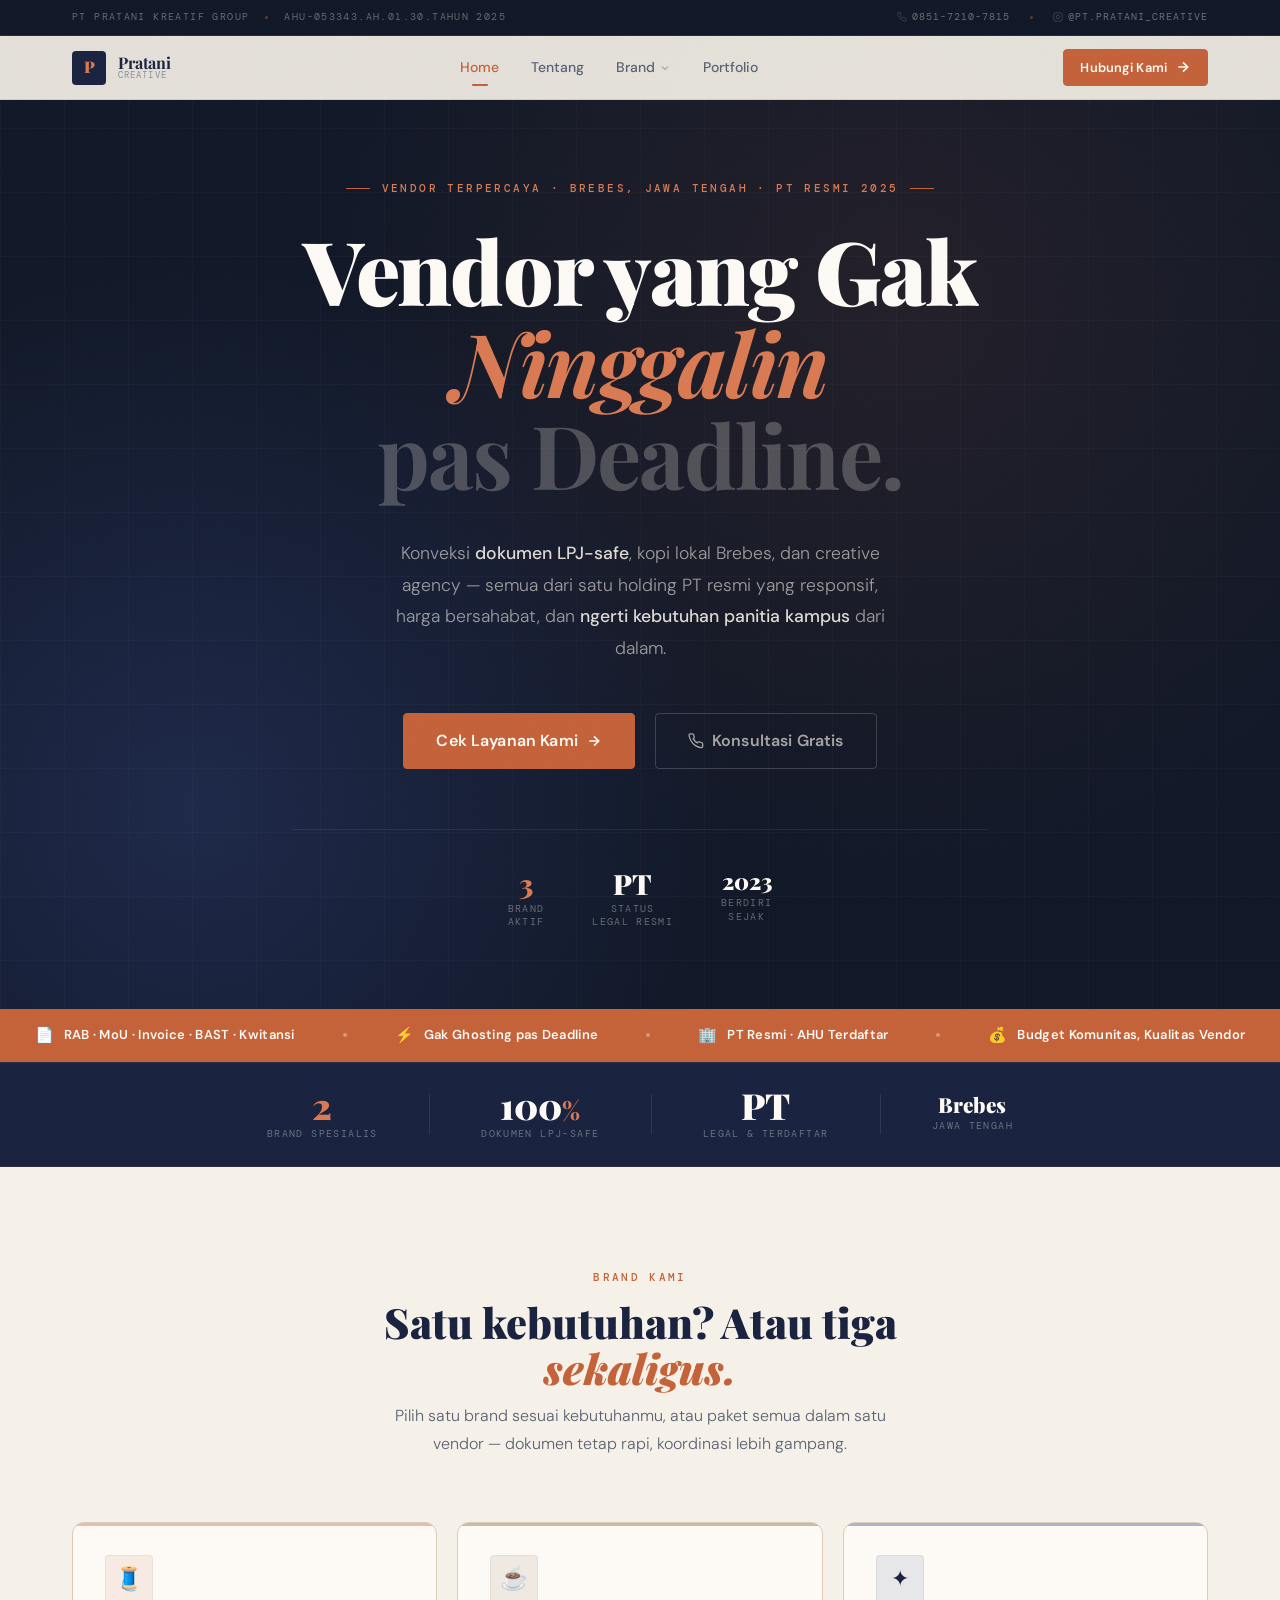
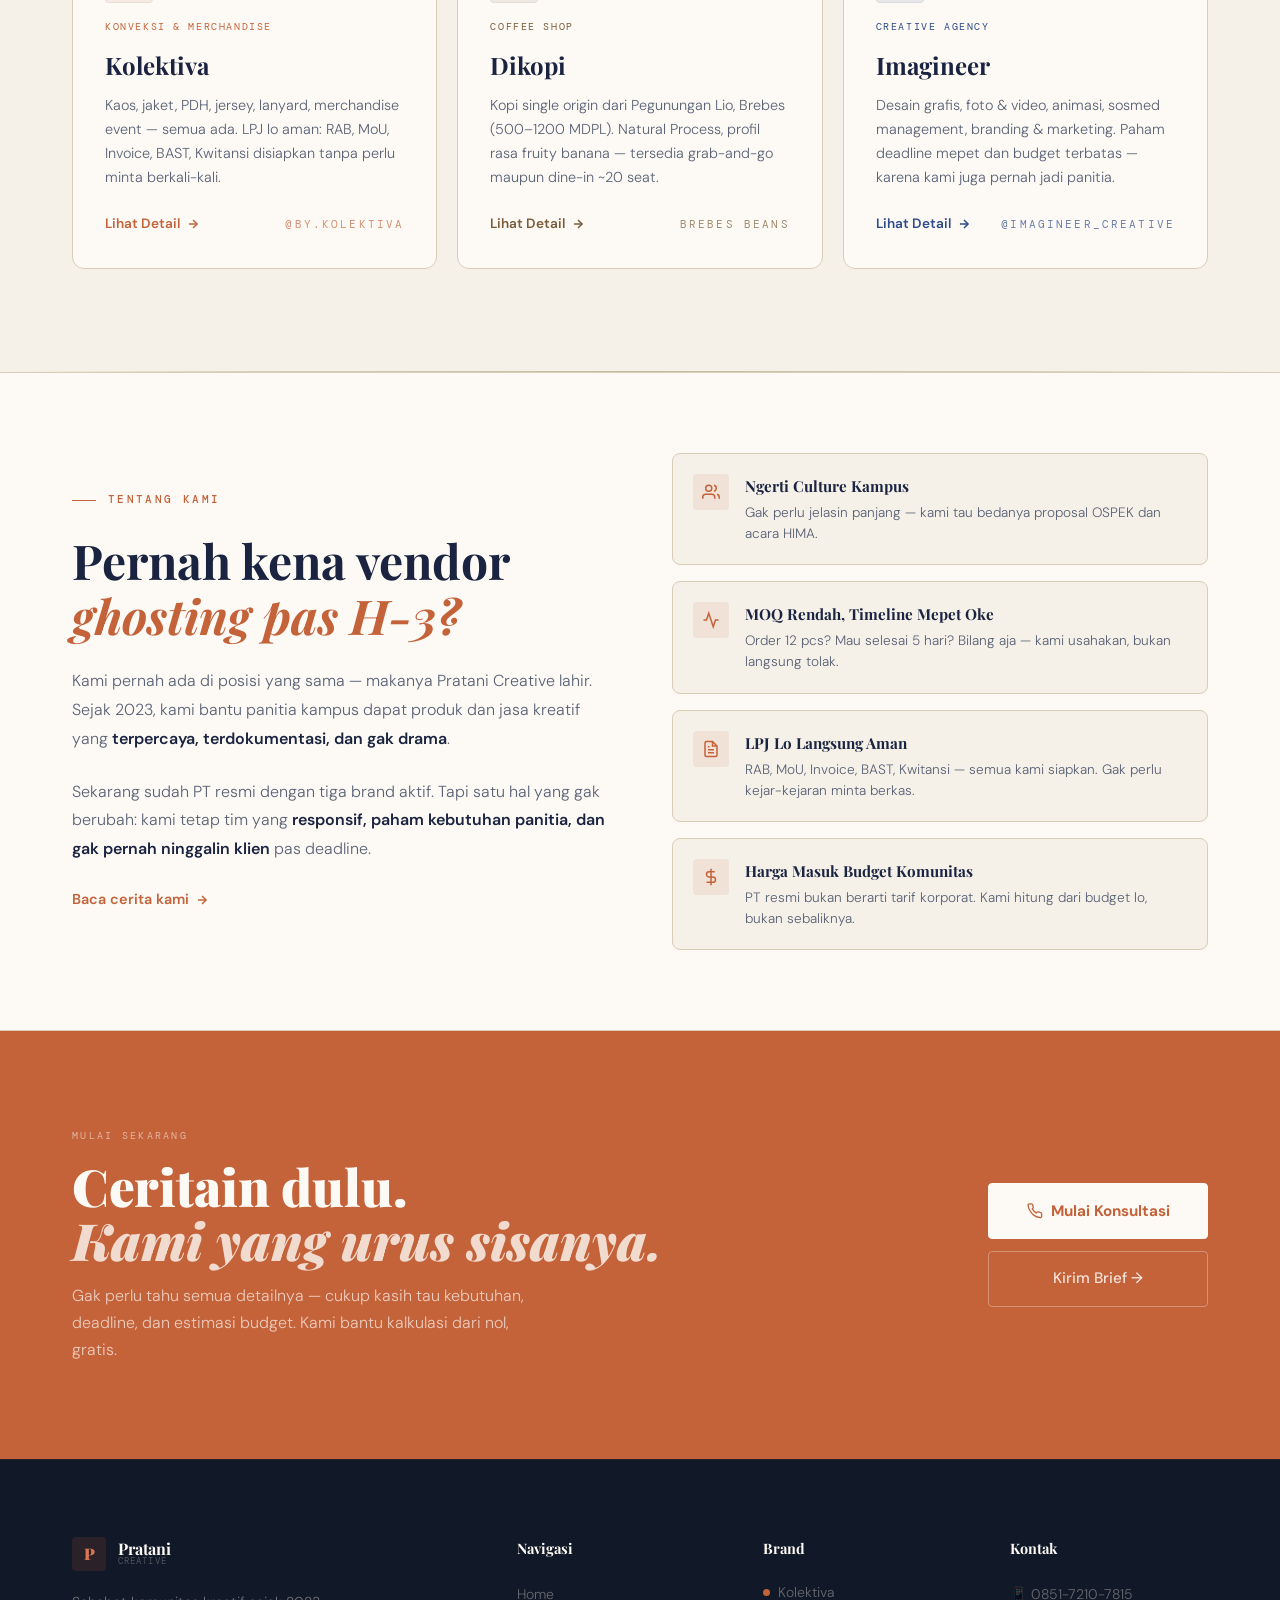
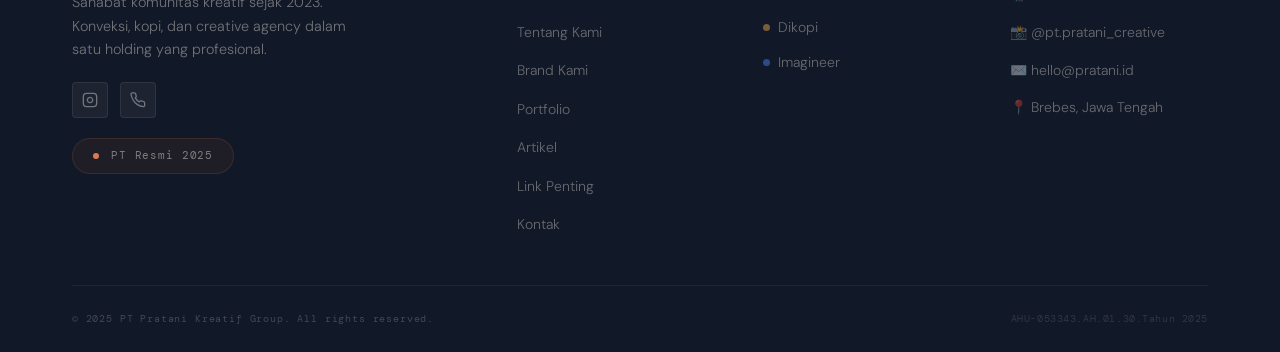
==== commit f87fdf75: "Update hapus halaman kontak dari navbar" ====
--- a/index.html
+++ b/index.html
@@ -79,7 +79,6 @@
           </div>
         </li>
         <li><a href="portfolio.html" class="navbar__link">Portfolio</a></li>
-        <li><a href="kontak.html" class="navbar__link">Kontak</a></li>
       </ul>
 
       <a href="kontak.html" class="btn btn-primary btn-sm navbar__cta">
@@ -99,7 +98,6 @@
     <a href="tentang.html" class="navbar__mobile-link">Tentang</a>
     <a href="brand/kolektiva.html" class="navbar__mobile-link">Brand</a>
     <a href="portfolio.html" class="navbar__mobile-link">Portfolio</a>
-    <a href="kontak.html" class="navbar__mobile-link">Kontak</a>
     <div style="margin-top: 2rem;">
       <a href="kontak.html" class="btn btn-primary btn-lg" style="width: 100%; justify-content: center;">
         Hubungi Kami →
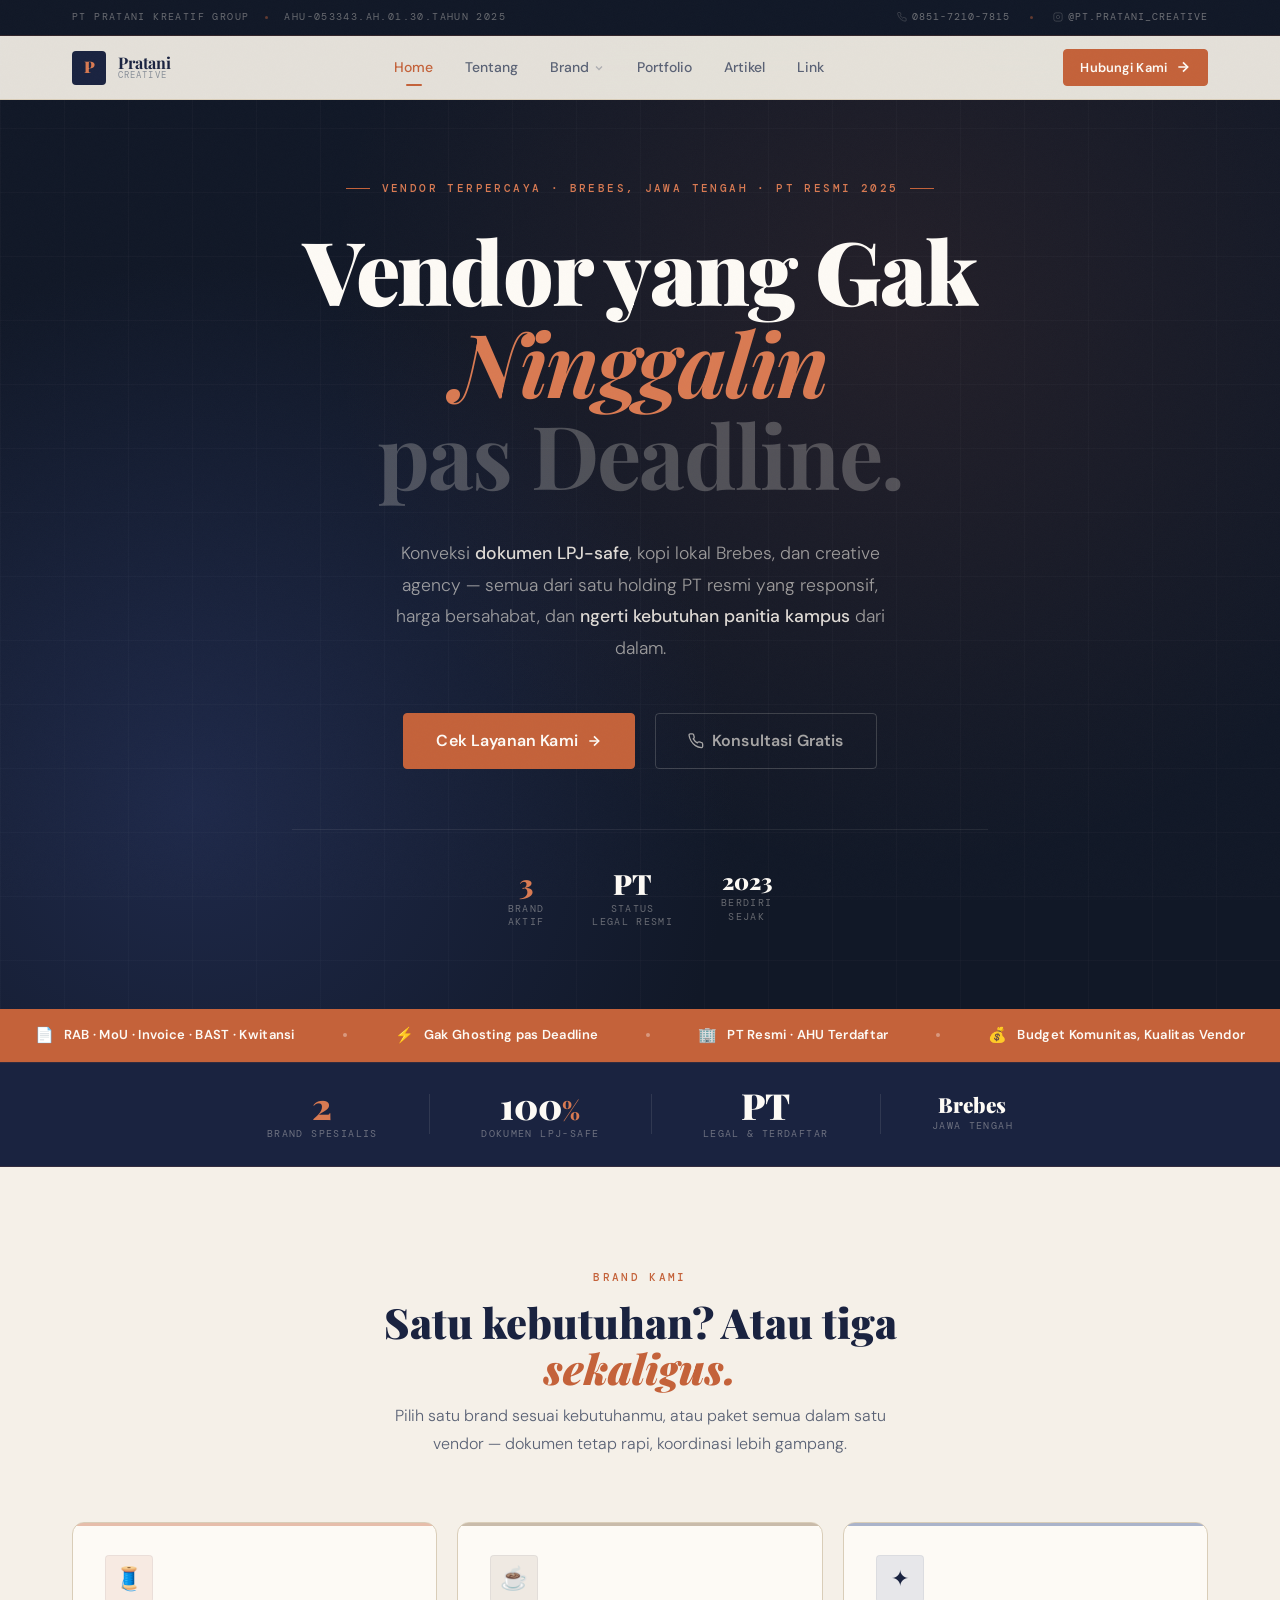
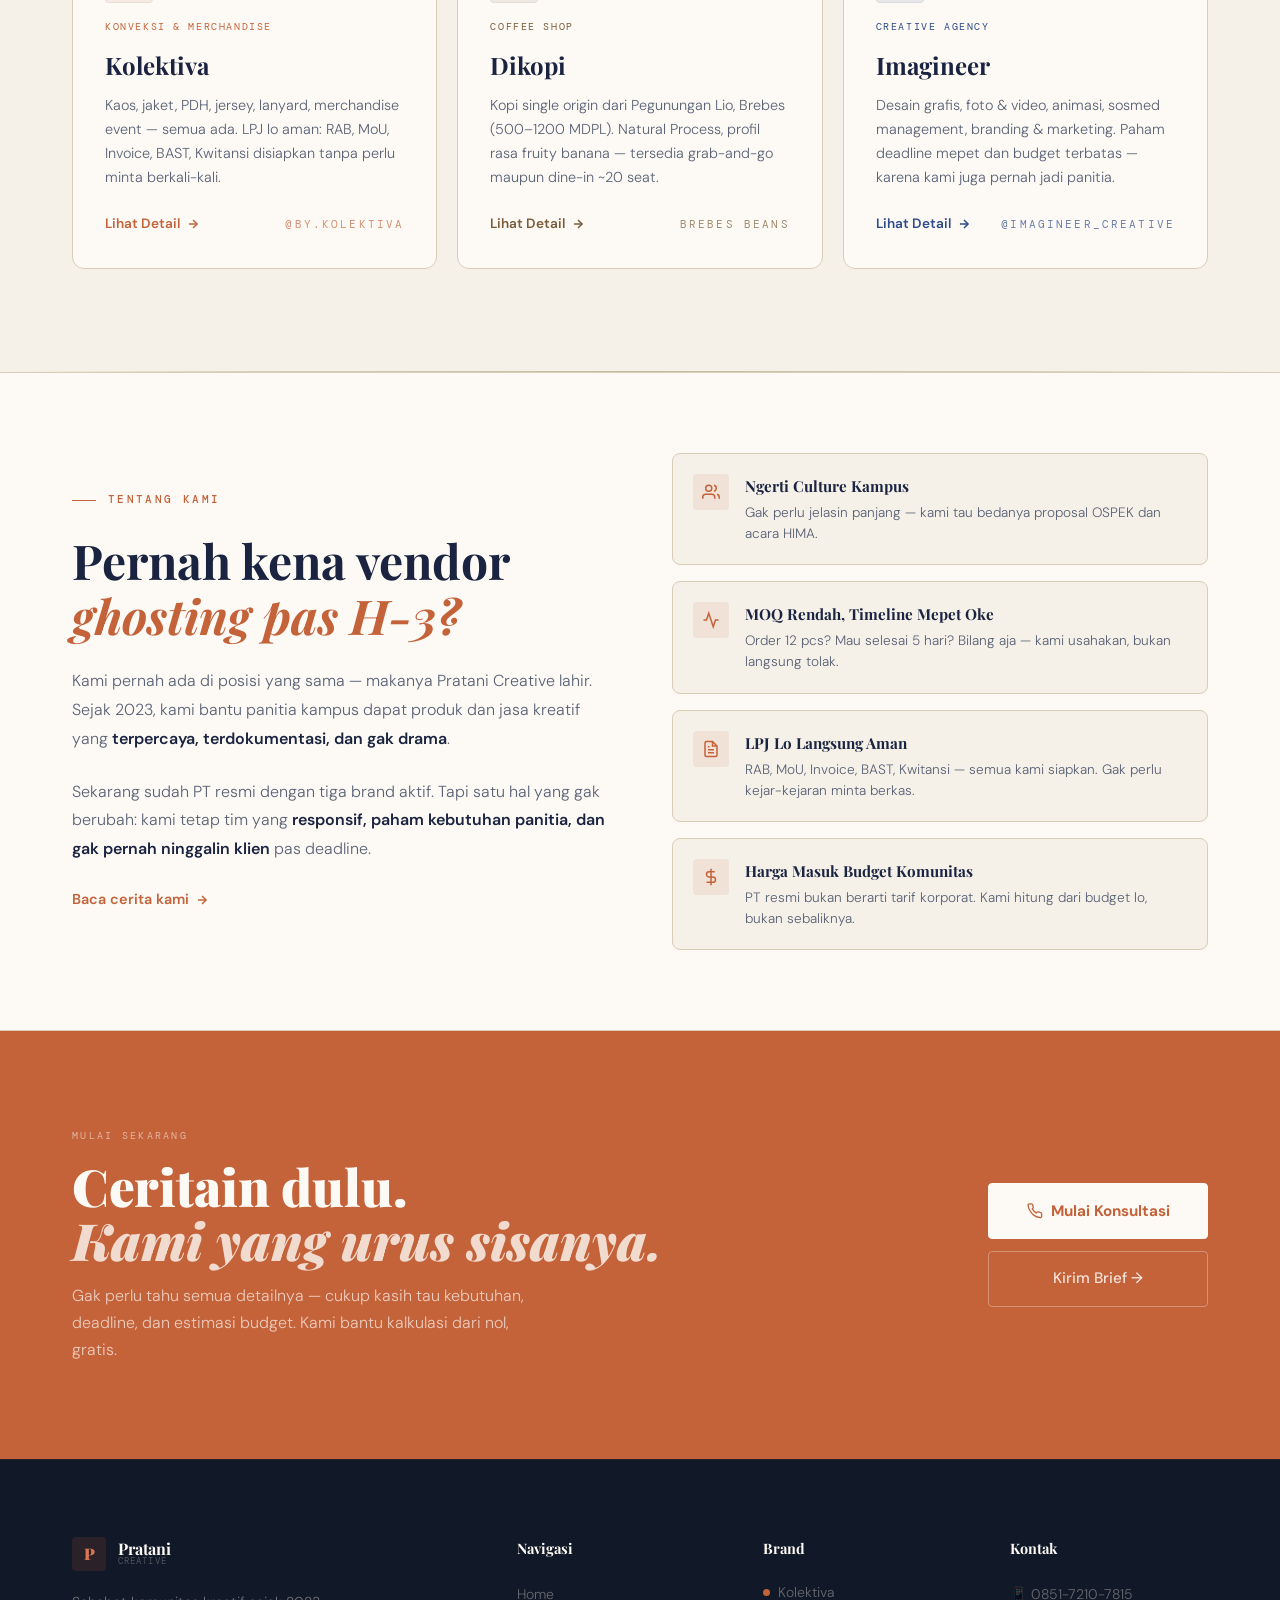
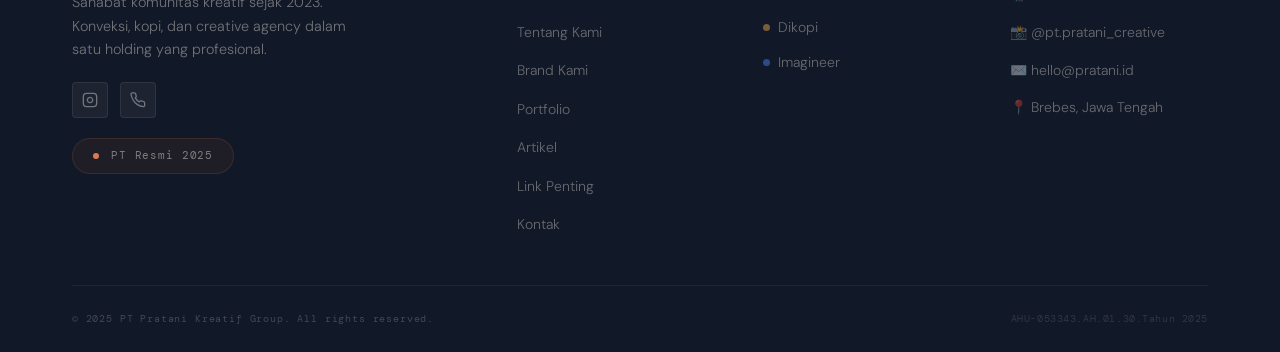
==== commit 8346d22d: "update halaman artikel dan link penting" ====
--- a/index.html
+++ b/index.html
@@ -79,6 +79,8 @@
           </div>
         </li>
         <li><a href="portfolio.html" class="navbar__link">Portfolio</a></li>
+        <li><a href="artikel.html" class="navbar__link">Artikel</a></li>
+        <li><a href="link-penting.html" class="navbar__link">Link</a></li>
       </ul>
 
       <a href="kontak.html" class="btn btn-primary btn-sm navbar__cta">
@@ -98,6 +100,8 @@
     <a href="tentang.html" class="navbar__mobile-link">Tentang</a>
     <a href="brand/kolektiva.html" class="navbar__mobile-link">Brand</a>
     <a href="portfolio.html" class="navbar__mobile-link">Portfolio</a>
+    <a href="artikel.html" class="navbar__mobile-link">Artikel</a>
+    <a href="link-penting.html" class="navbar__mobile-link">Link Penting</a>
     <div style="margin-top: 2rem;">
       <a href="kontak.html" class="btn btn-primary btn-lg" style="width: 100%; justify-content: center;">
         Hubungi Kami →
